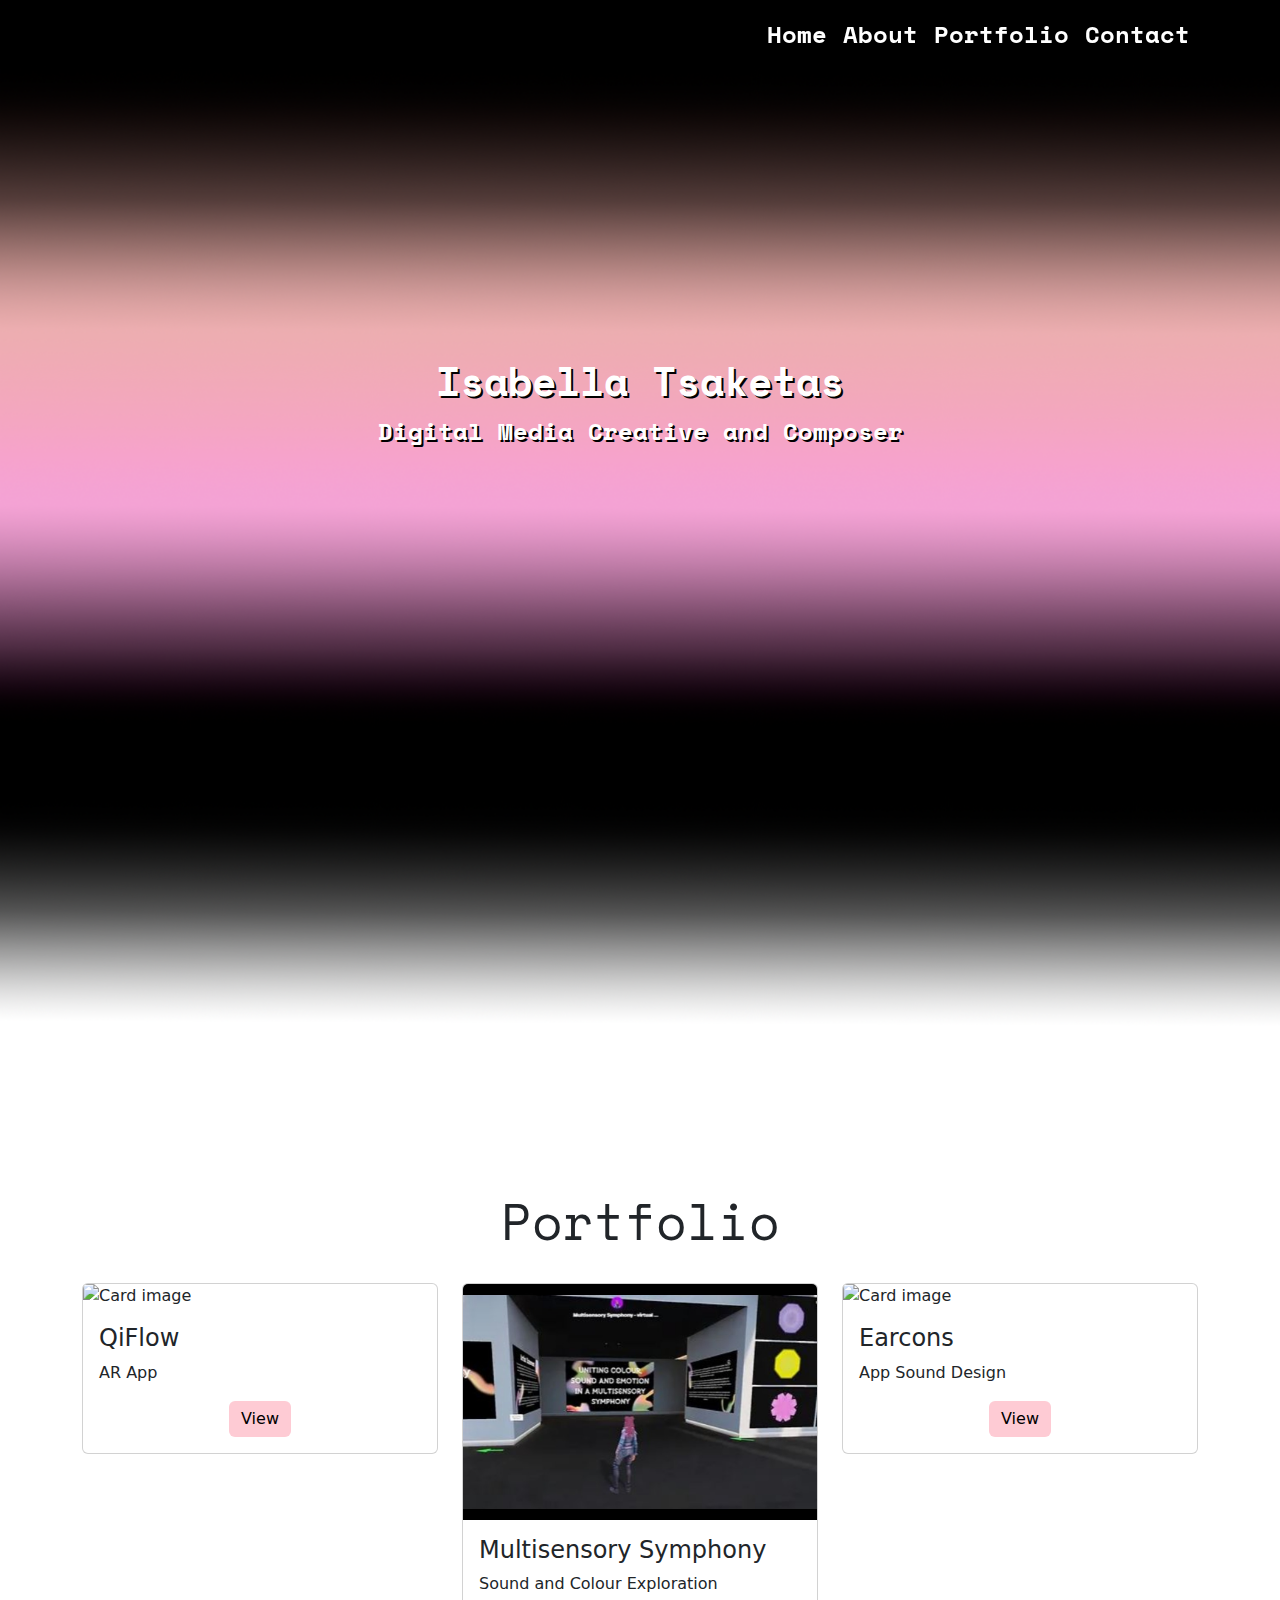
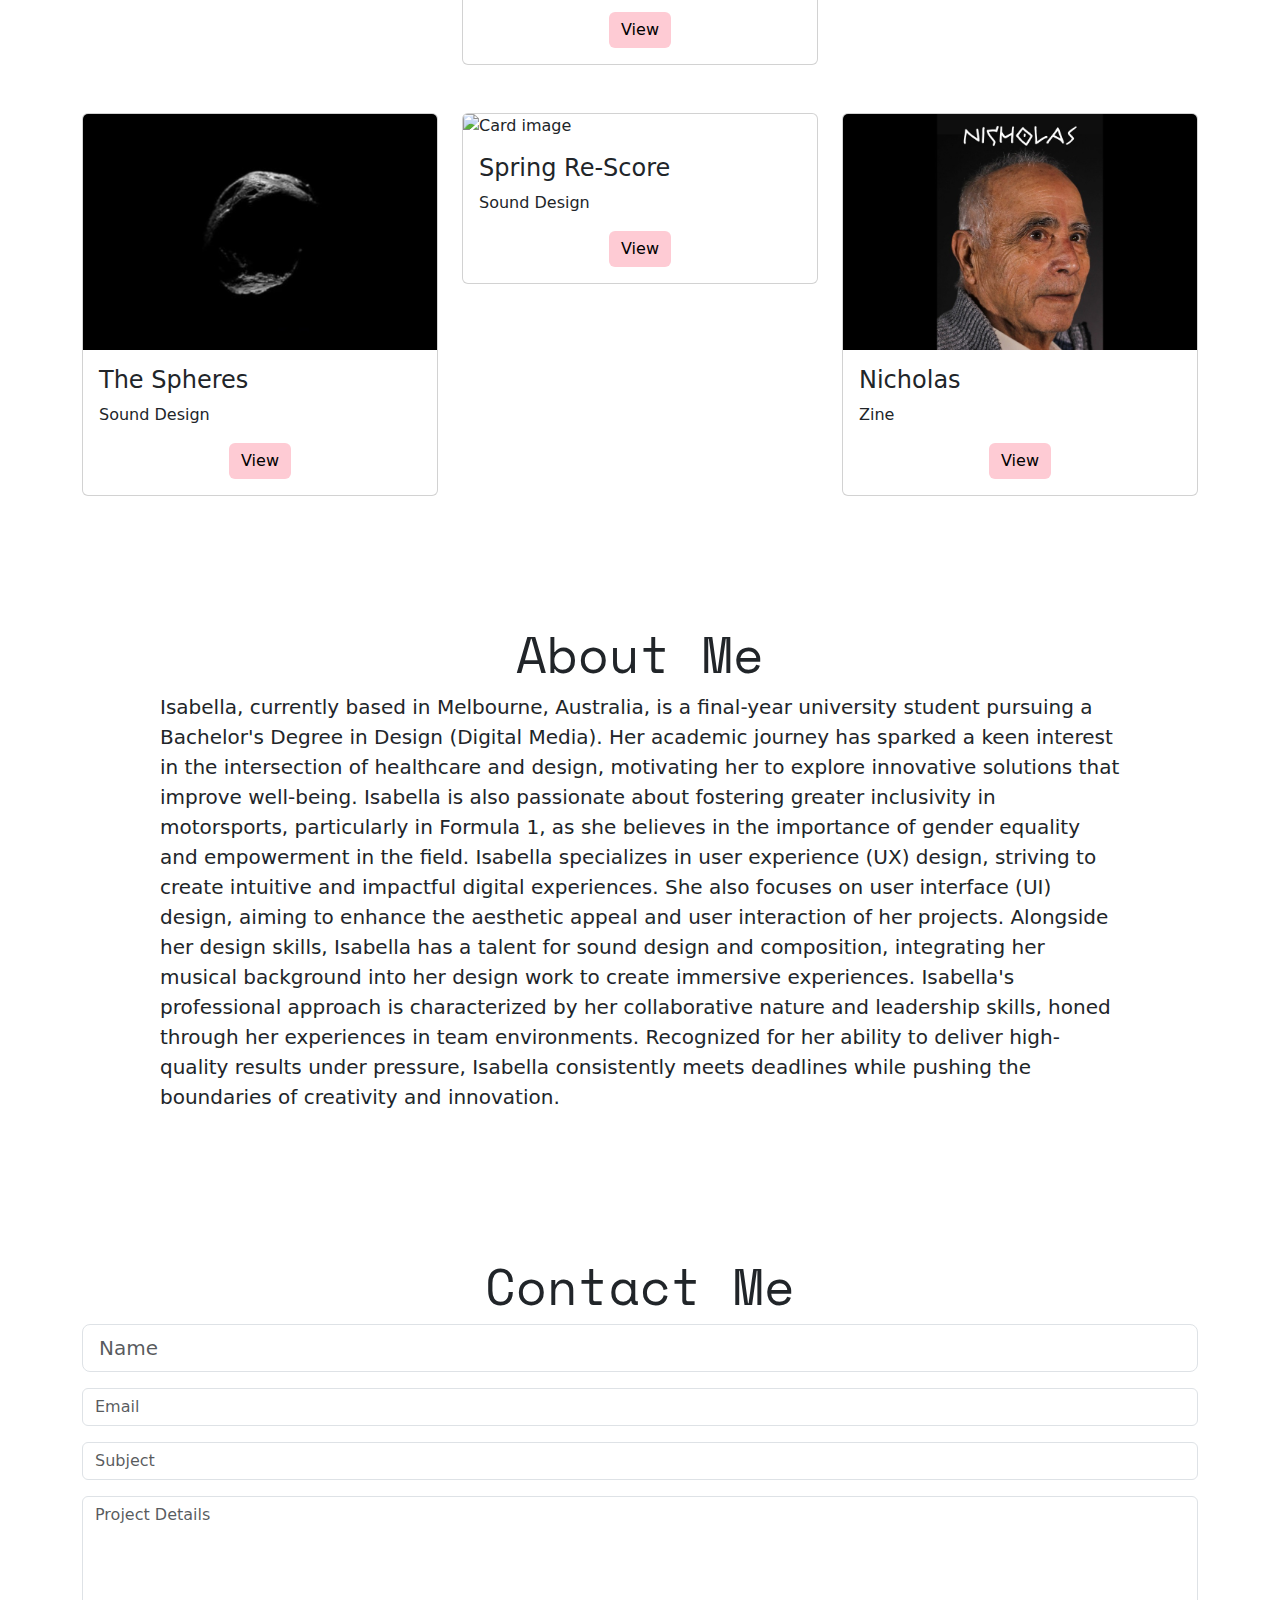
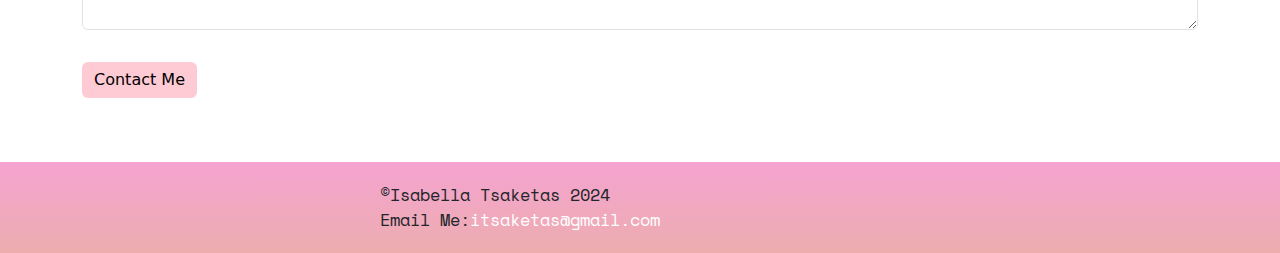
==== index.html @ 1ea58279 "Update index.html" ====
<!DOCTYPE html>
<html lang="en">
<head>
  <title>Isabella Tsaketas Portfolio</title>
  <link rel="icon" type="image/x-icon" href="/images/android-chrome-192x192.png">
  <meta charset="utf-8">
  <meta name="viewport" content="width=device-width, initial-scale=1">
  <link rel="stylesheet" href="style.css">
  <link rel="stylesheet" href="bubble.css">
  <link rel="preconnect" href="https://fonts.googleapis.com">
<link rel="preconnect" href="https://fonts.gstatic.com" crossorigin>
<link href="https://fonts.googleapis.com/css2?family=Space+Mono:ital,wght@0,400;0,700;1,400;1,700&display=swap" rel="stylesheet">
  <!-- bootstrap CDN -->
  <link href="https://cdn.jsdelivr.net/npm/bootstrap@5.1.3/dist/css/bootstrap.min.css" rel="stylesheet">
  <script src="https://cdn.jsdelivr.net/npm/bootstrap@5.1.3/dist/js/bootstrap.bundle.min.js"></script>
  <!-- font awesome -->
  <script src="https://kit.fontawesome.com/31149d48b0.js" crossorigin="anonymous"></script>
  <style>
    .btn-success {
    background-color: #fecbd4;; 
    color: rgb(0, 0, 0);
    border: none;
}
.btn-success:hover {
    background-color: #83ecff; 
    color: rgb(0, 0, 0);
}
.btn-success:active {
    background-color: #96ffed; 
    color: white;
}
body {
    background-color: #ffffff; /* Replace with your desired color */
}
h1{
    font-size: 50px;
}
    hero-title{
      font-size: 3.5rem;
    }
  </style>
</head>

<body>
    <nav class="navbar navbar-expand-lg fixed-top navbarScroll">
        <div class="container">
         <!--<a class="navbar-brand" href="index.html">
            <img src="images/bellalogo.gif" alt="Isabella Tsaketas" class="brand-gif">
          </a> --> 
          <button class="navbar-toggler custom-toggler" type="button" data-bs-toggle="collapse" data-bs-target="#navbarSupportedContent" aria-controls="navbarSupportedContent" aria-expanded="false" aria-label="Toggle navigation">
            <svg viewBox="0 0 100 80" width="40" height="40">
                <rect width="100" height="15" rx="10" fill="white"></rect>
                <rect y="30" width="100" height="15" rx="10" fill="white"></rect>
                <rect y="60" width="100" height="15" rx="10" fill="white"></rect>
              </svg>
          </button>
          <div class="collapse navbar-collapse" id="navbarSupportedContent">
            <ul class="navbar-nav ms-auto">
              <li class="nav-item">
                <a class="nav-link" href="index.html#home">Home</a>
              </li>
              <li class="nav-item">
                <a class="nav-link" href="index.html#about">About</a>
              </li>
              <li class="nav-item">
                <a class="nav-link" href="index.html#portfolio">Portfolio</a>
              </li>
              <li class="nav-item">
                <a class="nav-link" href="index.html#contact">Contact</a>
              </li>
            </ul>
          </div>
        </div>
      </nav>

<section class="bgimage" id="home" style="height:127vh; background: url('images/heroimage9.png'); background-size:cover; position:relative;">
  <div class="container-fluid">
      <div class="row">
      <div class="col-lg-12 col-md-12 col-sm-12 col-xs-12 hero-text">
          <h2 class="hero_title">Isabella Tsaketas</h2>
          <p class="hero_desc">Digital Media Creative and Composer</p>
      </div>
      </div>
  </div>
</section>





<!-- portfolio section-->
<section id="portfolio">
  <div class="container mt-3">
      <h1 class="text-center">Portfolio</h1>
      <div class="row">
          <div class="col-lg-4 mt-4">
              <div class="card">
                  <img class="card-img-top" src="images/portfolioimage1.png" alt="Card image" style="width:100%">
                  <div class="card-body">
                      <h4 class="card-title">QiFlow</h4>
                      <p class="card-text">AR App</p>
                      <div class="text-center">
                          <a href="qiflow.html" class="btn btn-success">View</a>
                      </div>
                  </div>
              </div>
          </div>

          <div class="col-lg-4 mt-4">
            <div class="card portfolioContent">
                <img class="card-img-top" src="images/portfolioImage6.JPG" alt="Card image" style="width:100%">
                <div class="card-body">
                    <h4 class="card-title">Multisensory Symphony</h4>
                    <p class="card-text">Sound and Colour Exploration</p>
                    <div class="text-center">
                        <a href="colour.html" class="btn btn-success">View</a>
                    </div>
                </div>
            </div>
        </div>

          <div class="col-lg-4 mt-4">
              <div class="card portfolioContent">
                  <img class="card-img-top" src="images/portfolioImage3.jpg" alt="Card image" style="width:100%">
                  <div class="card-body">
                      <h4 class="card-title">Earcons</h4>
                      <p class="card-text">App Sound Design</p>
                      <div class="text-center">
                          <a href="earcons.html" class="btn btn-success">View</a>
                      </div>
                  </div>
              </div>
          </div>
      </div>
      <br>
      <div class="row">
          <div class="col-lg-4 mt-4">
              <div class="card portfolioContent">
                  <img class="card-img-top" src="images/portfolioImage4.jpg" alt="Card image" style="width:100%">
                  <div class="card-body">
                      <h4 class="card-title">The Spheres</h4>
                      <p class="card-text">Sound Design</p>
                      <div class="text-center">
                          <a href="spheres.html" class="btn btn-success">View</a>
                      </div>
                  </div>
              </div>
          </div>

          <div class="col-lg-4 mt-4">
              <div class="card portfolioContent">
                  <img class="card-img-top" src="images/portfolioImage5.jpg" alt="Card image" style="width:100%">
                  <div class="card-body">
                      <h4 class="card-title">Spring Re-Score</h4>
                      <p class="card-text">Sound Design</p>
                      <div class="text-center">
                          <a href="spring.html" class="btn btn-success">View</a>
                      </div>
                  </div>
              </div>
          </div>

          <div class="col-lg-4 mt-4">
            <div class="card portfolioContent">
                <img class="card-img-top" src="images/portfolioImage2.jpg" alt="Card image" style="width:100%">
                <div class="card-body">
                    <h4 class="card-title">Nicholas</h4>
                    <p class="card-text">Zine</p>
                    <div class="text-center">
                        <a href="nicholas.html" class="btn btn-success">View</a>
                    </div>
                </div>
            </div>
        </div>
    </div>

</div>
  

<!-- about section-->
<section id="about"> 
              <div class="col-lg-8">
                <h1 class="text-center">About Me</h1>
                  <p> Isabella, currently based in Melbourne, Australia, is a final-year university student pursuing a Bachelor's Degree in Design (Digital Media). Her academic journey has sparked a keen interest in the intersection of healthcare and design, motivating her to explore innovative solutions that improve well-being. Isabella is also passionate about fostering greater inclusivity in motorsports, particularly in Formula 1, as she believes in the importance of gender equality and empowerment in the field.

                    Isabella specializes in user experience (UX) design, striving to create intuitive and impactful digital experiences. She also focuses on user interface (UI) design, aiming to enhance the aesthetic appeal and user interaction of her projects. Alongside her design skills, Isabella has a talent for sound design and composition, integrating her musical background into her design work to create immersive experiences. 
                    
                    Isabella's professional approach is characterized by her collaborative nature and leadership skills, honed through her experiences in team environments. Recognized for her ability to deliver high-quality results under pressure, Isabella consistently meets deadlines while pushing the boundaries of creativity and innovation.
                  </p>
              </div>
          </div>
    </section>


<!-- contact section-->
<section id="contact">
  <div class="container mt-3 contactContent">
      <h1 class="text-center">Contact Me</h1>
        <!-- form fields -->
        <form>
            <input type="text" class="form-control form-control-lg" placeholder="Name">
            <input type="email" class="form-control mt-3" placeholder="Email">
            <input type="text" class="form-control mt-3" placeholder="Subject">
            <div class="mb-3 mt-3">
                <textarea class="form-control" rows="5" id="comment" name="text" placeholder="Project Details"></textarea>
            </div>
        </form>
        <button type="button" class="btn btn-success mt-3">Contact Me</button>
        
    </div>

</div>
</div>
</section>

 <!-- footer section-->
 <footer id="footer">
    <div class="container-fluid d-flex justify-content-between align-items-center">
        <!-- Name and Email -->
        <div class="footer-info">
            <p>&#169;Isabella Tsaketas 2024</p>
            <p>Email Me:<a href="mailto:isabella@example.com">itsaketas@gmail.com</a></p>
        </div>
        <!-- Social media icons -->
        <div class="social-icons">
            <a href="https://www.instagram.com/isabellatsaketasdesign/" target="_blank"><i class="fab fa-instagram"></i></a>
            <a href="https://x.com/bellatsaketas" target="_blank"><i class="fab fa-twitter"></i></a>
            <a href="https://www.linkedin.com/in/isabella-tsaketas" target="_blank"><i class="fab fa-linkedin"></i></a>
        </div>
    </div>
  </footer>


    <!-- load javascript after loading all html content -->
    <script src="script/script.js"></script>
</body>
</html>
---- style.css ----
.body {
  background-color: #ffffff; /* Replace with your desired color */
}

h1 {
  font-family: "Space Mono", monospace;
  font-weight: 700;
  font-style: bold;
}

.bgimage {
  height: 100vh;
  background-size: cover;
  position: relative;
}

/*navbar*/
.navbar-nav .nav-link {
  color: rgb(255, 255, 255) !important;
  font-size: 1.5rem;
  font-weight: bold;
  font-family: "Space Mono", monospace;
  font-weight: 700;
  font-style: normal;
  text-shadow: 2px 2px #000000
}

.navbar-brand {
  position: fixed;
  top: 10px;
  left: 23rem !important;
}

.navbar-brand img {
  max-width: 100px !important;
  height: auto !important;
}

.navbarScroll .nav-link {
  color: #ffffff !important;
  transition: color 0.3s ease, background-colour 0.3s ease;
}

.navbarDark {
  background: linear-gradient(to bottom, #ecadaf, #f5a3d0) !important;
  transition: background 0.3s ease;
}

.navbarScroll .nav-link:hover {
  background-color: #f885c1;
  color: rgb(255, 255, 255);
  cursor: pointer; /* Changes the cursor to pointer */
}

.navbarScroll .nav-link:active {
  background-color: #83fbff;
  color: #ffffff !important;
}

.custom-toggler {
  border: none; /* Remove border */
  background-color: transparent; /* Set background to transparent */
  padding: 0; /* Remove padding */
  right: 10px;
}


/* Responsive styling for mobile */
@media (max-width: 768px) {
  .navbar-brand {
    position: relative;
    right: 10px !important; 
  }
}

/* text css above hero image*/
.hero_title {
  font-size: 2.5rem;
  font-weight: bold;
  text-shadow: 2px 2px #000000
}
.hero_desc {
  font-size: 1.5rem;
  font-weight: bold;
  text-shadow: 2px 2px #000000
}

@media (max-width: 420px) {
.hero_title {
  font-size: 2rem;
}
}
@media (min-width: 421px) and (max-width: 750px)  {
  .hero_title {
    font-size: 3rem;
  }
}

@media (max-width: 420px) {
  .hero_desc {
    font-size: 1rem;
}
}

@media (min-width: 421px) and (max-width: 750px) {
  .hero_desc {
    font-size: 1.5rem;
  }
}


.hero-text {
  font-family: "Space Mono", monospace;
  font-weight: 700;
  font-style: normal;
  text-align: center;
  position: absolute;
  top: 36%;
  left: 50%;
  transform: translate(-50%, -50%);
  color: rgb(255, 255, 255);
}

/* about section image css */
.imageAboutPage {
  width: 100%;
}

/* display background color black on navbar scroll */
.navbarScroll.navbarDark {
  background-color: #000000;
}

.col-lg-8 p {
  font-size: 20px;
}
.col-lg-8 {
  width: 100% !important;
  padding-left: 24rem;
  padding-right: 24rem;
}

@media (max-width: 500px) {
  .col-lg-8 {
    padding-left: 2rem;
    padding-right: 2rem;
}
}

@media (max-width: 500px) {
  .col-lg-8 p {
   font-size: 16px;
}
}

@media (min-width: 501px) and (max-width: 1000px) {
  .col-lg-8 {
    padding-left: 3rem;
    padding-right: 3rem;
}
}

@media  (min-width: 501px) and (max-width: 1000px) {
  .col-lg-8 p {
   font-size: 22px;
}
}

@media (min-width: 1001px) and (max-width: 1700px) {
  .col-lg-8 {
    padding-left: 10rem;
    padding-right: 10rem;
}
}




/* spacing on all sections */
#about,
#services,
#contact {
  margin-top: 4rem;
  padding-top: 4rem;
}
#portfolio{
  padding-top: 2rem;
}
#contact {
  padding-bottom: 4rem;
}

.carousel{
  padding-bottom: 50px;
}
.carousel-item img {
  width: 100%;
  height: 100%;
  object-fit: cover;
}
.carousel-item {
  border: 1px solid #ccc;
  border-radius: 5px;
  padding: 10px;
}

.carousel-itemqi img {
  width: 50%;
  height: 50%;
  object-fit: cover;
}
.carousel-itemqi {
  border: 1px solid #ccc;
  border-radius: 5px;
  padding: 10px;
}


.bio-text {
  margin: 20px 0;
  text-align: center;
  font-size: 14px;
  font-family: "Space Mono", monospace;
  font-weight: 400;
  font-style: normal;
}

.carousel-control-prev,
.carousel-control-next {
  filter: invert(1); /* Invert the color of the arrow */
}

.virtual_gallery {
padding: 120px;
}

.virtual_gallery h1 {
  text-align: center;
}

.video-container {
  max-width: 800px; /* Set a maximum width for the video */
  margin: 0 auto; /* Center the video horizontally */
  text-align: center; /* Center the video horizontally within the container */
}
.video-container iframe {
  width: 100%; /* Make the video fill the container width */
  height: 400px; /* Set a fixed height for the video */
}


#footer {
  background: linear-gradient(to bottom, #f5a3d0, #ecadaf);
  padding: 20px 0;
  text-align: center;
}

#footer .social-icons a {
  color: white;
  font-size: 1.5rem;
  margin: 0 15px;
  transition: color 0.3s ease;
}

#footer .social-icons a:hover {
  color: #85ddf8; /* Change color on hover */
}

#footer .container-fluid {
  display: flex;
  justify-content: space-between;
  align-items: center;
}

#footer .footer-info {
  text-align: left;
  padding-left: 23rem;
}

#footer .footer-info p {
  margin: 0;
  font-family: "Space Mono", monospace;
  font-size: 17px;
}

#footer .footer-info a {
  color: white;
  text-decoration: none;
  transition: color 0.3s ease;
}

#footer .footer-info a:hover {
  color: #024c7e; /* Change color on hover */
}

#footer .social-icons {
  display: flex;
  gap: 15px;
  padding-right: 23rem;
}

#footer .social-icons a {
  color: white;
  font-size: 2rem;
  transition: color 0.3s ease;
}


@media (max-width: 768px) {
  #footer .container-fluid {
    flex-direction: column; /* Stack items vertically on smaller screens */
    align-items: center; /* Center align the items */
  }

  #footer .footer-info {
    padding-left: 0; /* Remove padding on smaller screens */
    text-align: center; /* Center align text */
    margin-bottom: 10px; /* Add some space below the footer info */
  }

  #footer .social-icons {
    padding-right: 0; /* Remove padding on smaller screens */
  }
}
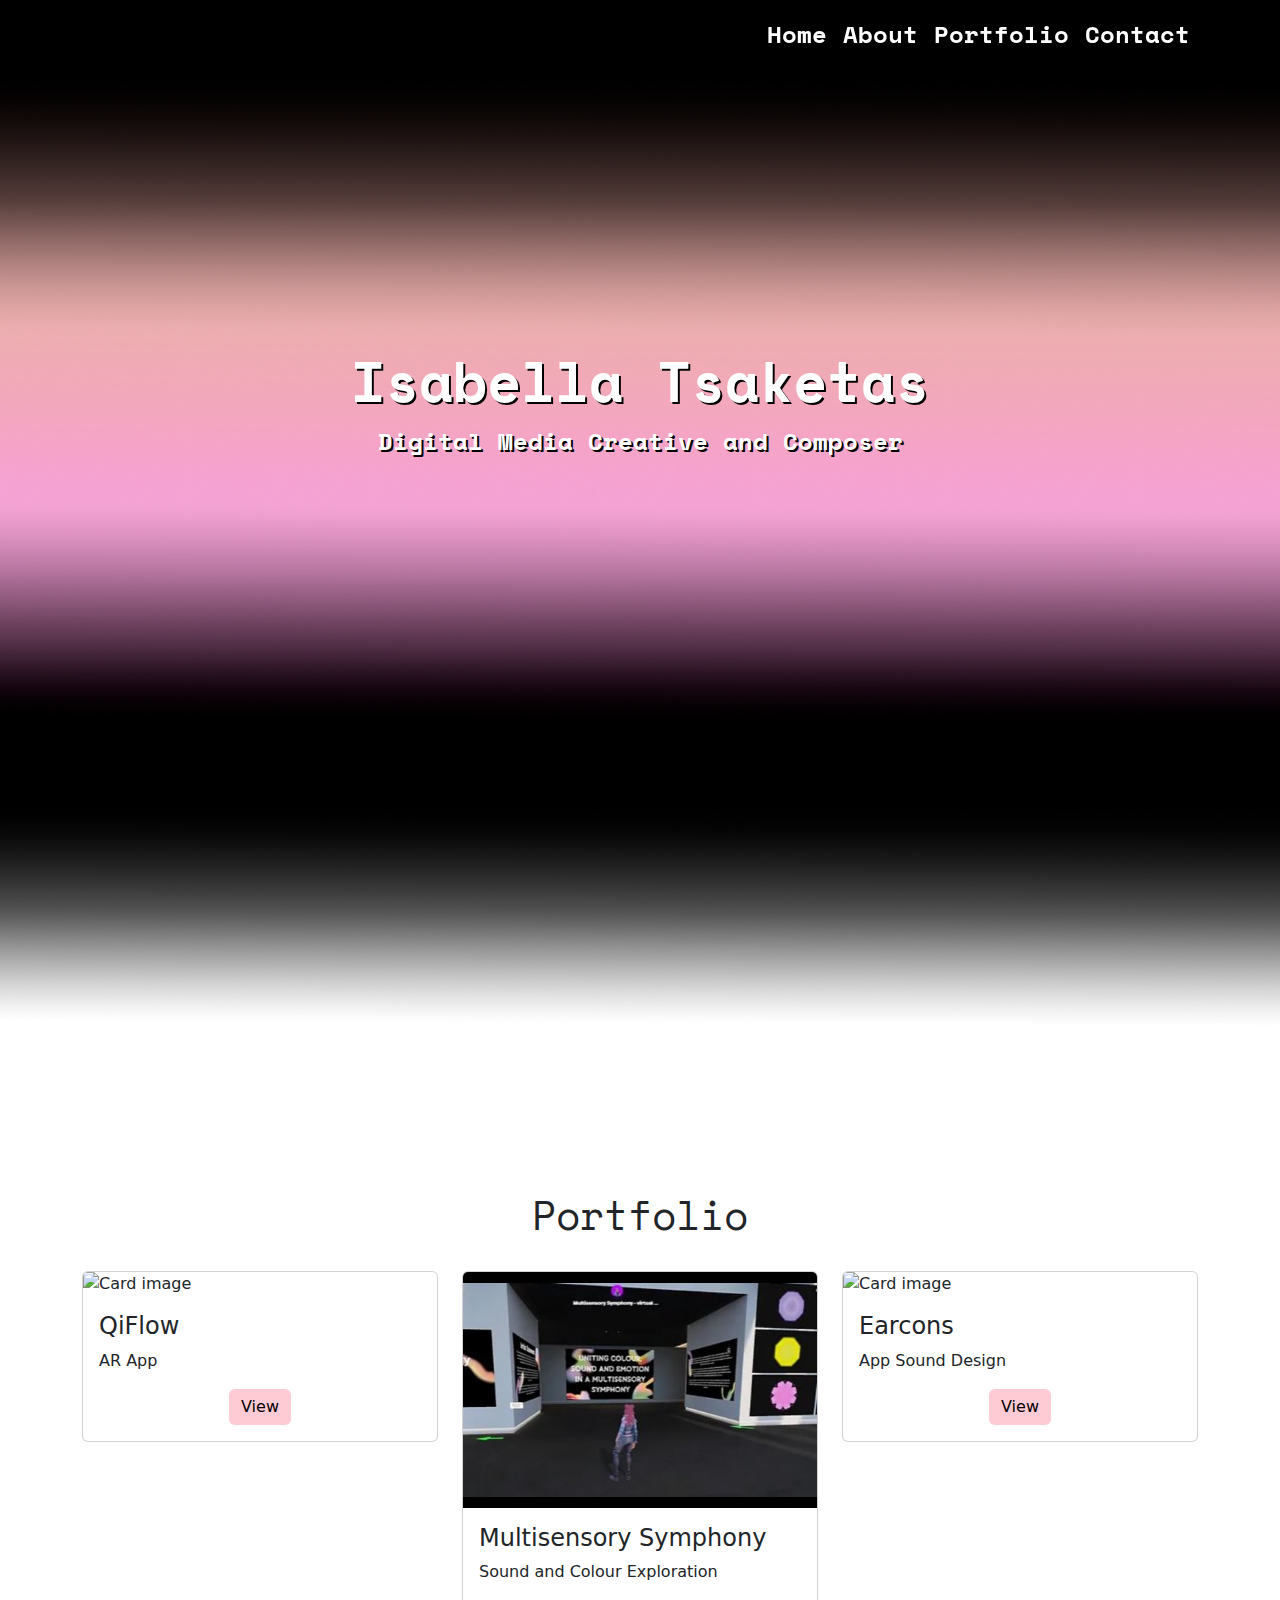
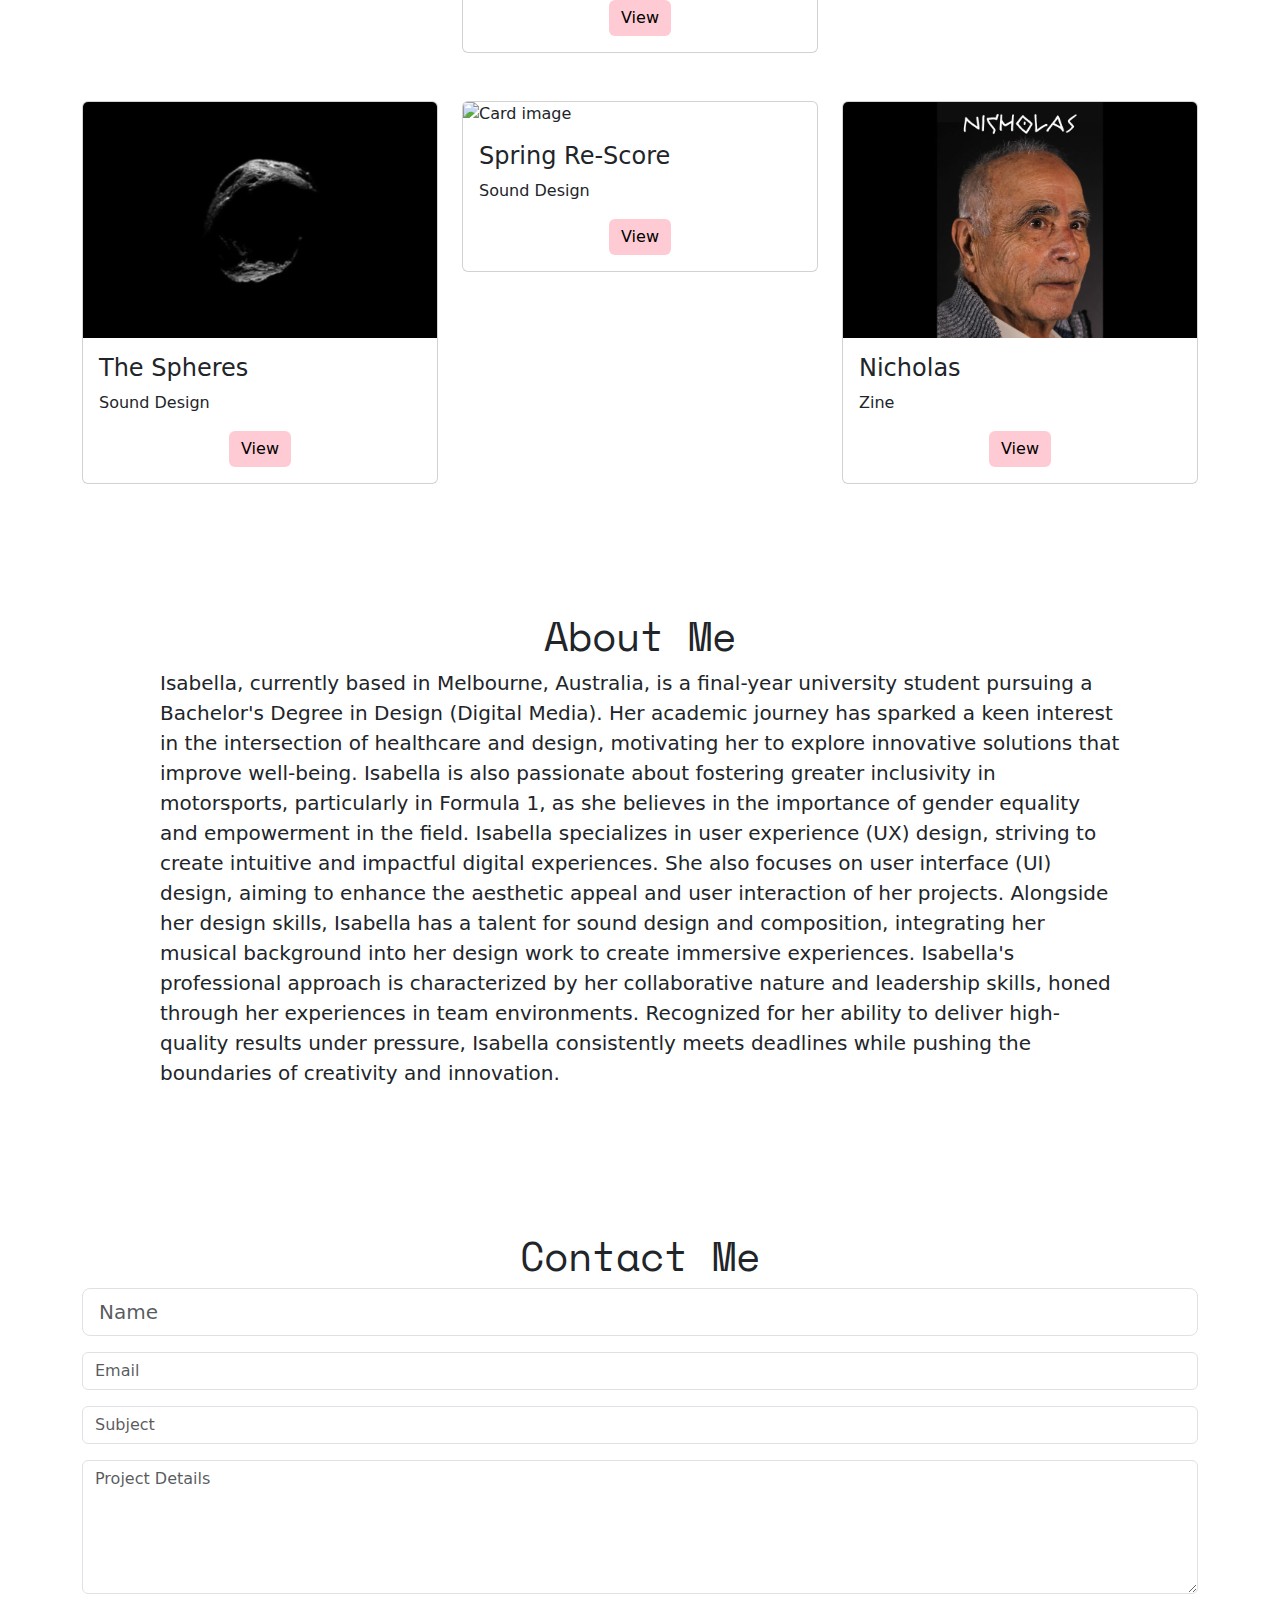
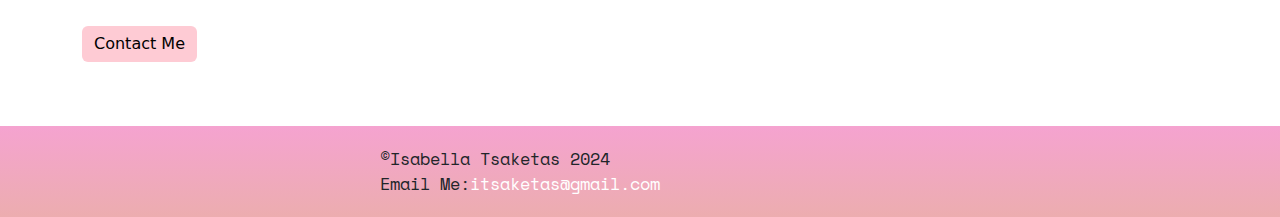
==== commit 62b9f117: "Update index.html" ====
--- a/index.html
+++ b/index.html
@@ -33,11 +33,14 @@
     background-color: #ffffff; /* Replace with your desired color */
 }
 h1{
-    font-size: 50px;
-}
-    hero-title{
-      font-size: 3.5rem;
-    }
+    font-size: 40px;
+}
+.hero_title{
+    font-size: 3.5rem;
+}
+.hero-text{
+    top: 36%;
+}
   </style>
 </head>
 
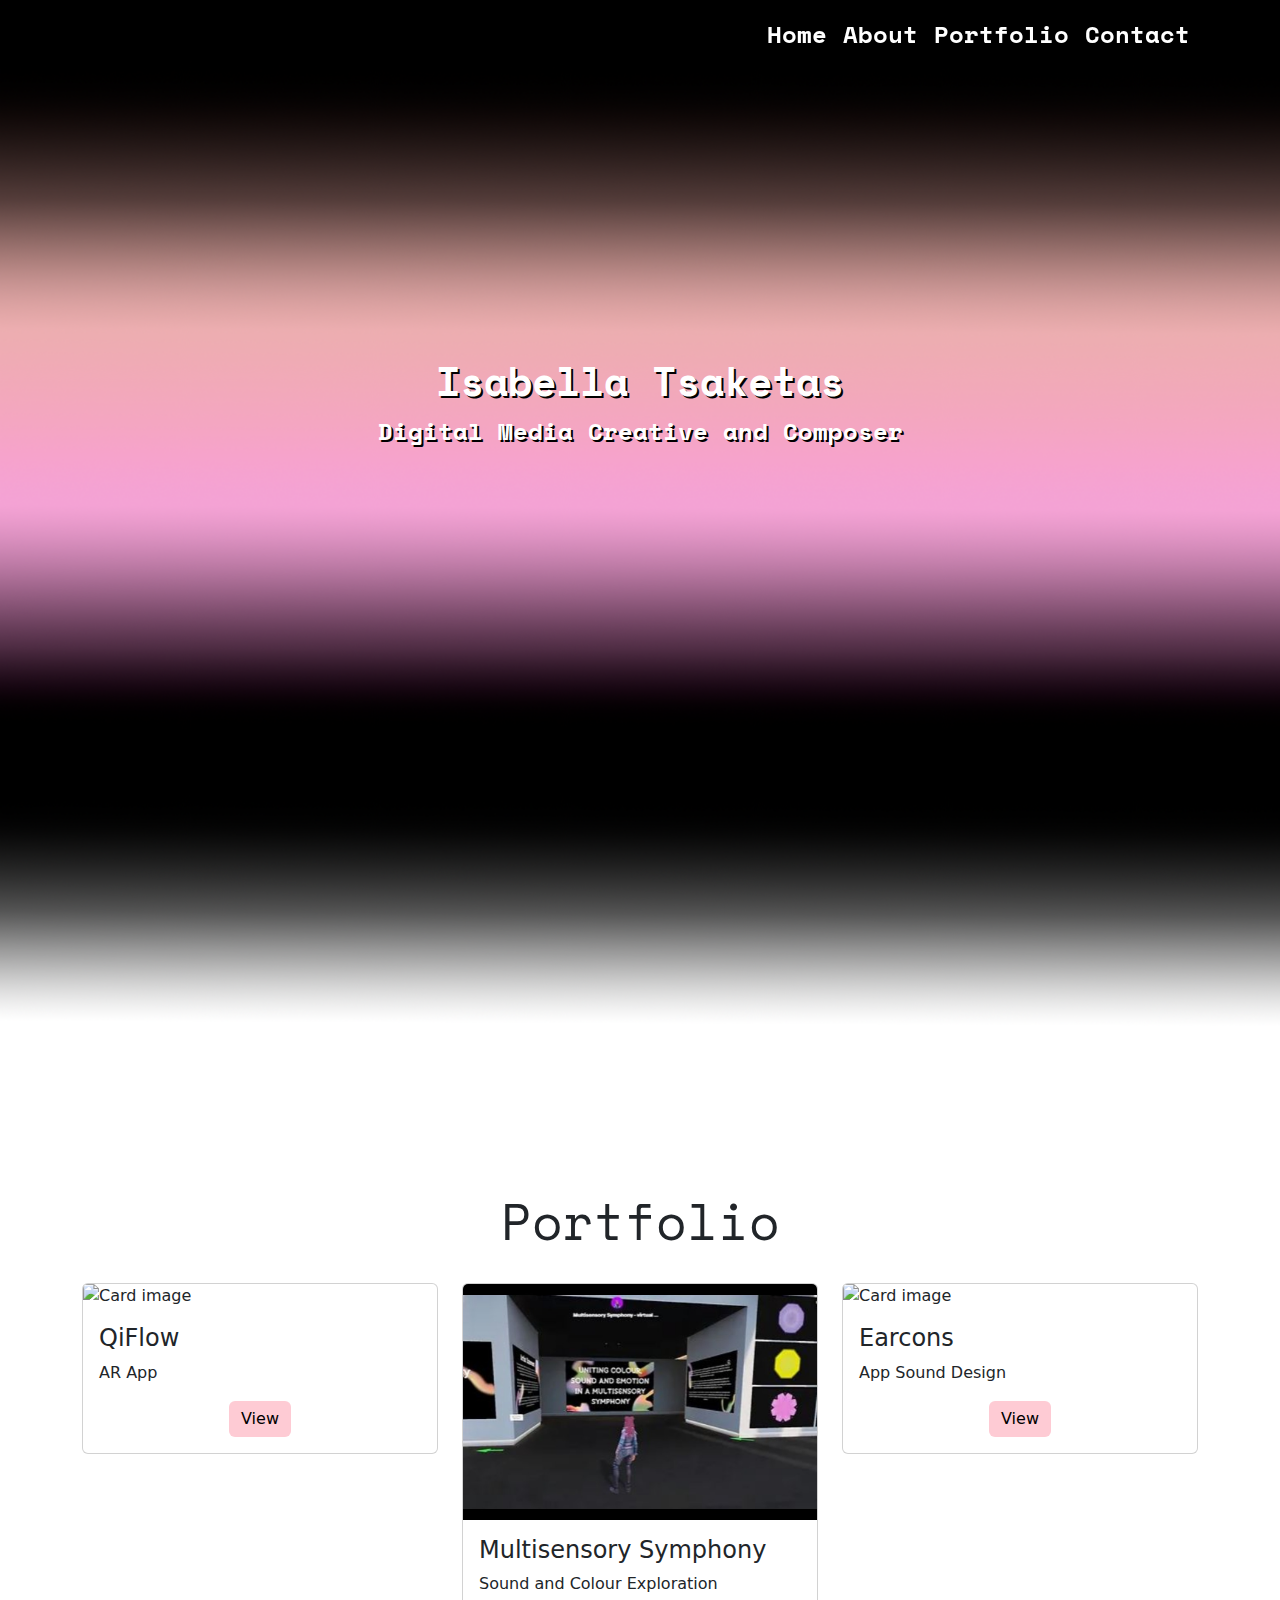
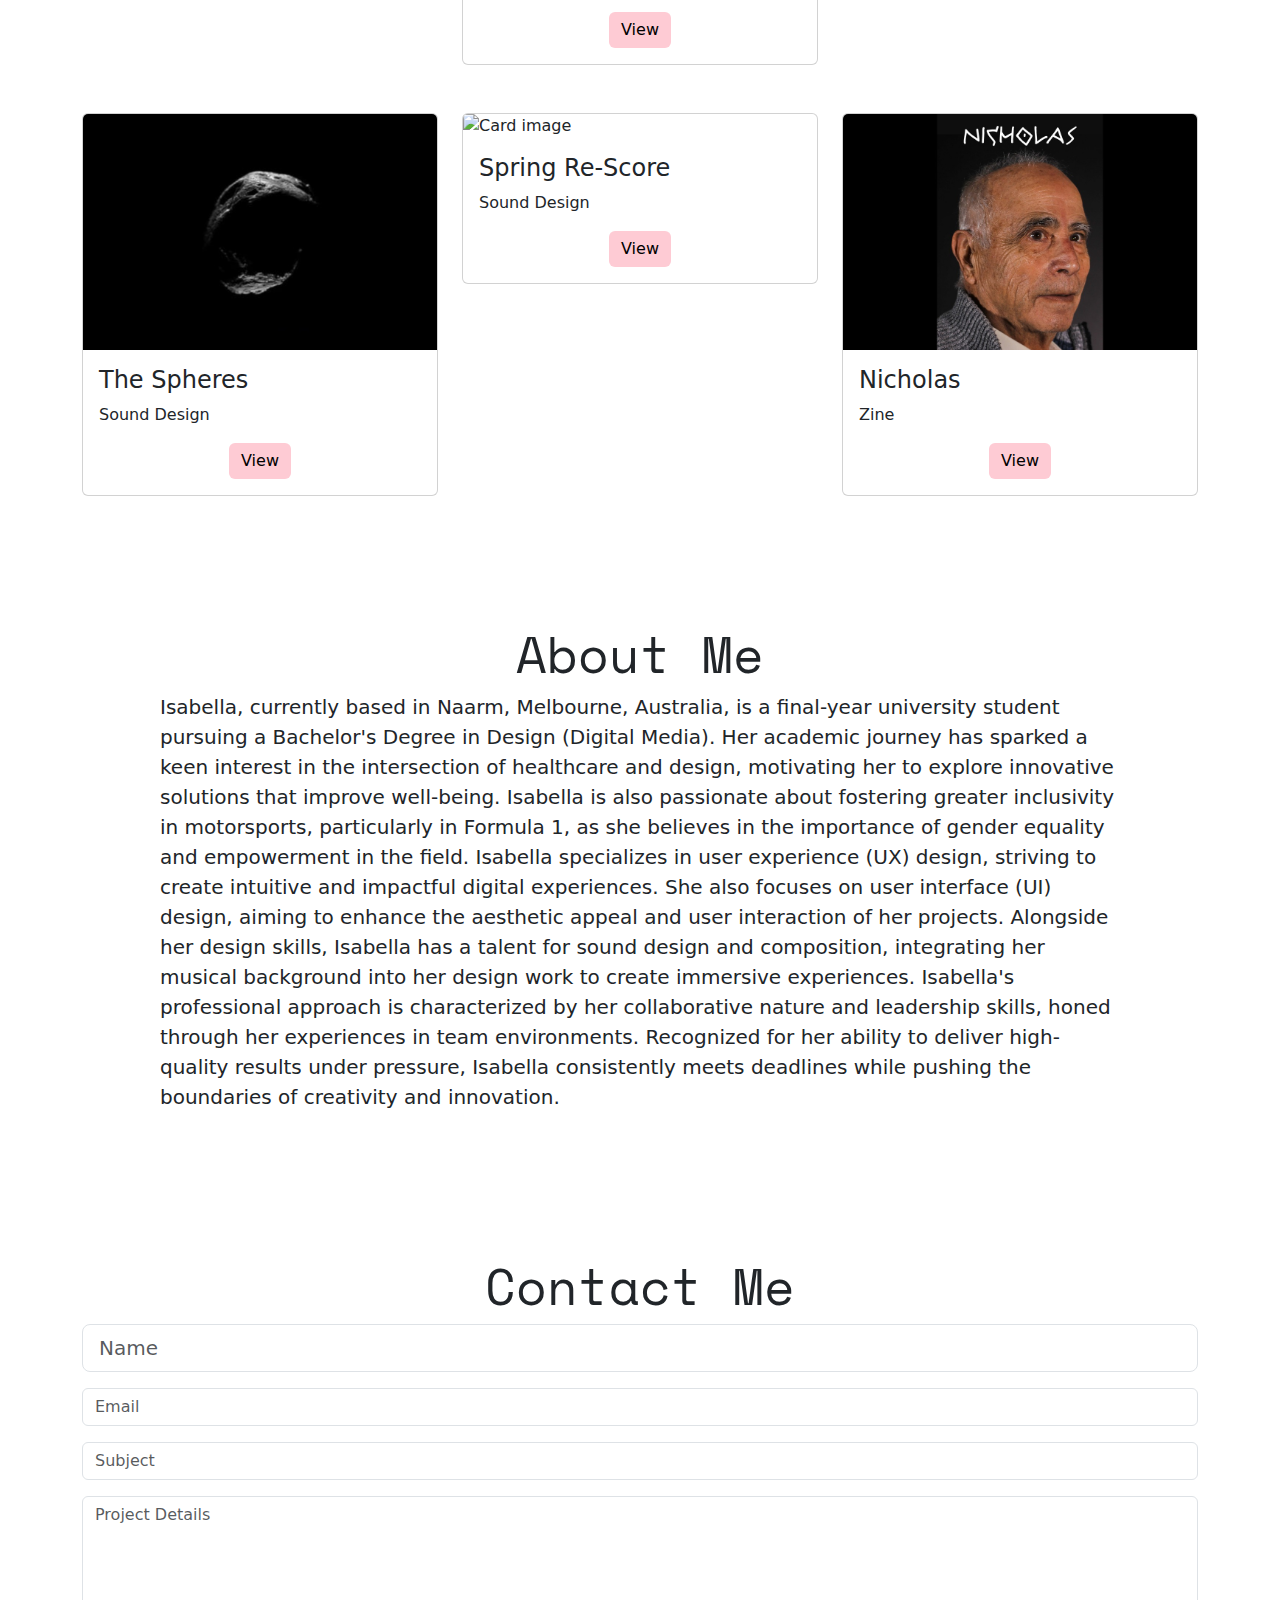
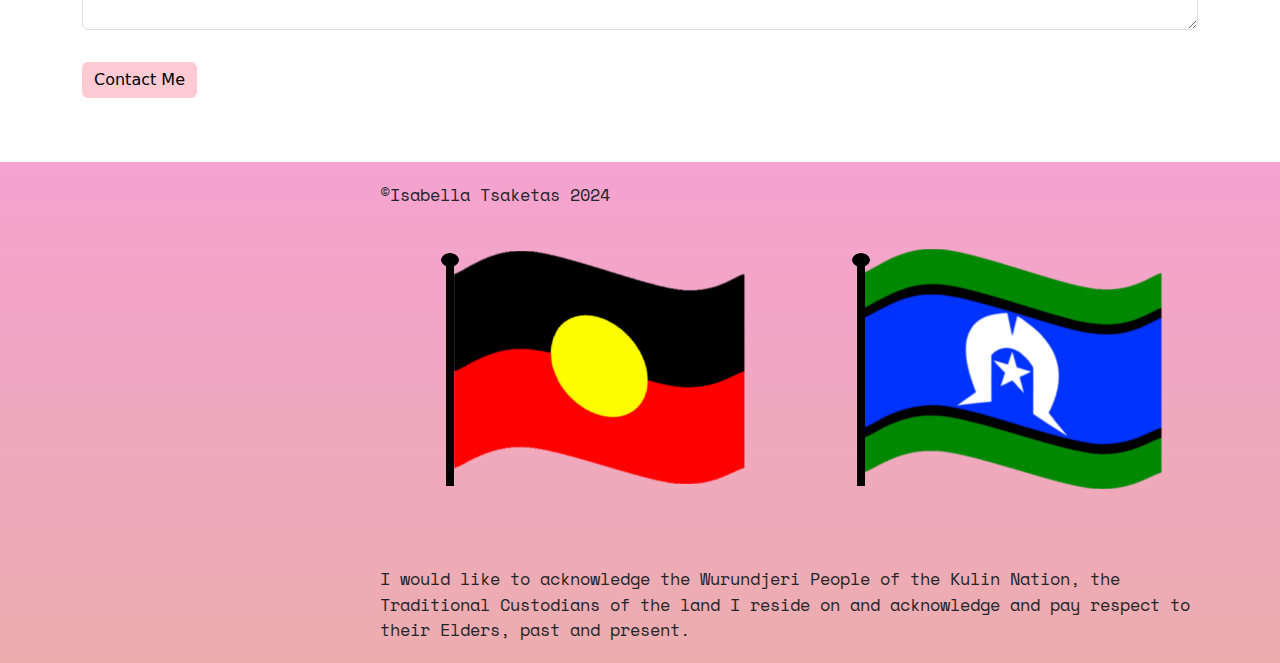
==== commit 005846a6: "Update index.html" ====
--- a/index.html
+++ b/index.html
@@ -33,13 +33,7 @@
     background-color: #ffffff; /* Replace with your desired color */
 }
 h1{
-    font-size: 40px;
-}
-.hero_title{
-    font-size: 3.5rem;
-}
-.hero-text{
-    top: 36%;
+    font-size: 50px;
 }
   </style>
 </head>
@@ -184,7 +178,7 @@
 <section id="about"> 
               <div class="col-lg-8">
                 <h1 class="text-center">About Me</h1>
-                  <p> Isabella, currently based in Melbourne, Australia, is a final-year university student pursuing a Bachelor's Degree in Design (Digital Media). Her academic journey has sparked a keen interest in the intersection of healthcare and design, motivating her to explore innovative solutions that improve well-being. Isabella is also passionate about fostering greater inclusivity in motorsports, particularly in Formula 1, as she believes in the importance of gender equality and empowerment in the field.
+                  <p> Isabella, currently based in Naarm, Melbourne, Australia, is a final-year university student pursuing a Bachelor's Degree in Design (Digital Media). Her academic journey has sparked a keen interest in the intersection of healthcare and design, motivating her to explore innovative solutions that improve well-being. Isabella is also passionate about fostering greater inclusivity in motorsports, particularly in Formula 1, as she believes in the importance of gender equality and empowerment in the field.
 
                     Isabella specializes in user experience (UX) design, striving to create intuitive and impactful digital experiences. She also focuses on user interface (UI) design, aiming to enhance the aesthetic appeal and user interaction of her projects. Alongside her design skills, Isabella has a talent for sound design and composition, integrating her musical background into her design work to create immersive experiences. 
                     
@@ -219,17 +213,20 @@
  <!-- footer section-->
  <footer id="footer">
     <div class="container-fluid d-flex justify-content-between align-items-center">
-        <!-- Name and Email -->
-        <div class="footer-info">
-            <p>&#169;Isabella Tsaketas 2024</p>
-            <p>Email Me:<a href="mailto:isabella@example.com">itsaketas@gmail.com</a></p>
-        </div>
-        <!-- Social media icons -->
-        <div class="social-icons">
-            <a href="https://www.instagram.com/isabellatsaketasdesign/" target="_blank"><i class="fab fa-instagram"></i></a>
-            <a href="https://x.com/bellatsaketas" target="_blank"><i class="fab fa-twitter"></i></a>
-            <a href="https://www.linkedin.com/in/isabella-tsaketas" target="_blank"><i class="fab fa-linkedin"></i></a>
-        </div>
+      <!-- Name and Email -->
+      <div class="footer-info">
+        <p>&#169;Isabella Tsaketas 2024</p>
+        <p class="acknowledgment">
+          <img src="images/flags.png" alt="Image" class="acknowledgment-image">
+          I would like to acknowledge the Wurundjeri People of the Kulin Nation, the Traditional Custodians of the land I reside on and acknowledge and pay respect to their Elders, past and present.
+        </p>
+      </div>
+      <!-- Social media icons -->
+      <div class="social-icons">
+        <a href="https://www.instagram.com/isabellatsaketasdesign/" target="_blank"><i class="fab fa-instagram"></i></a>
+        <a href="https://www.youtube.com/channel/UCSbC2hTcALsA9e9-NflNwyQ" target="_blank"><i class="fab fa-youtube"></i></a>
+        <a href="https://www.linkedin.com/in/isabella-tsaketas" target="_blank"><i class="fab fa-linkedin"></i></a>
+      </div>
     </div>
   </footer>
 
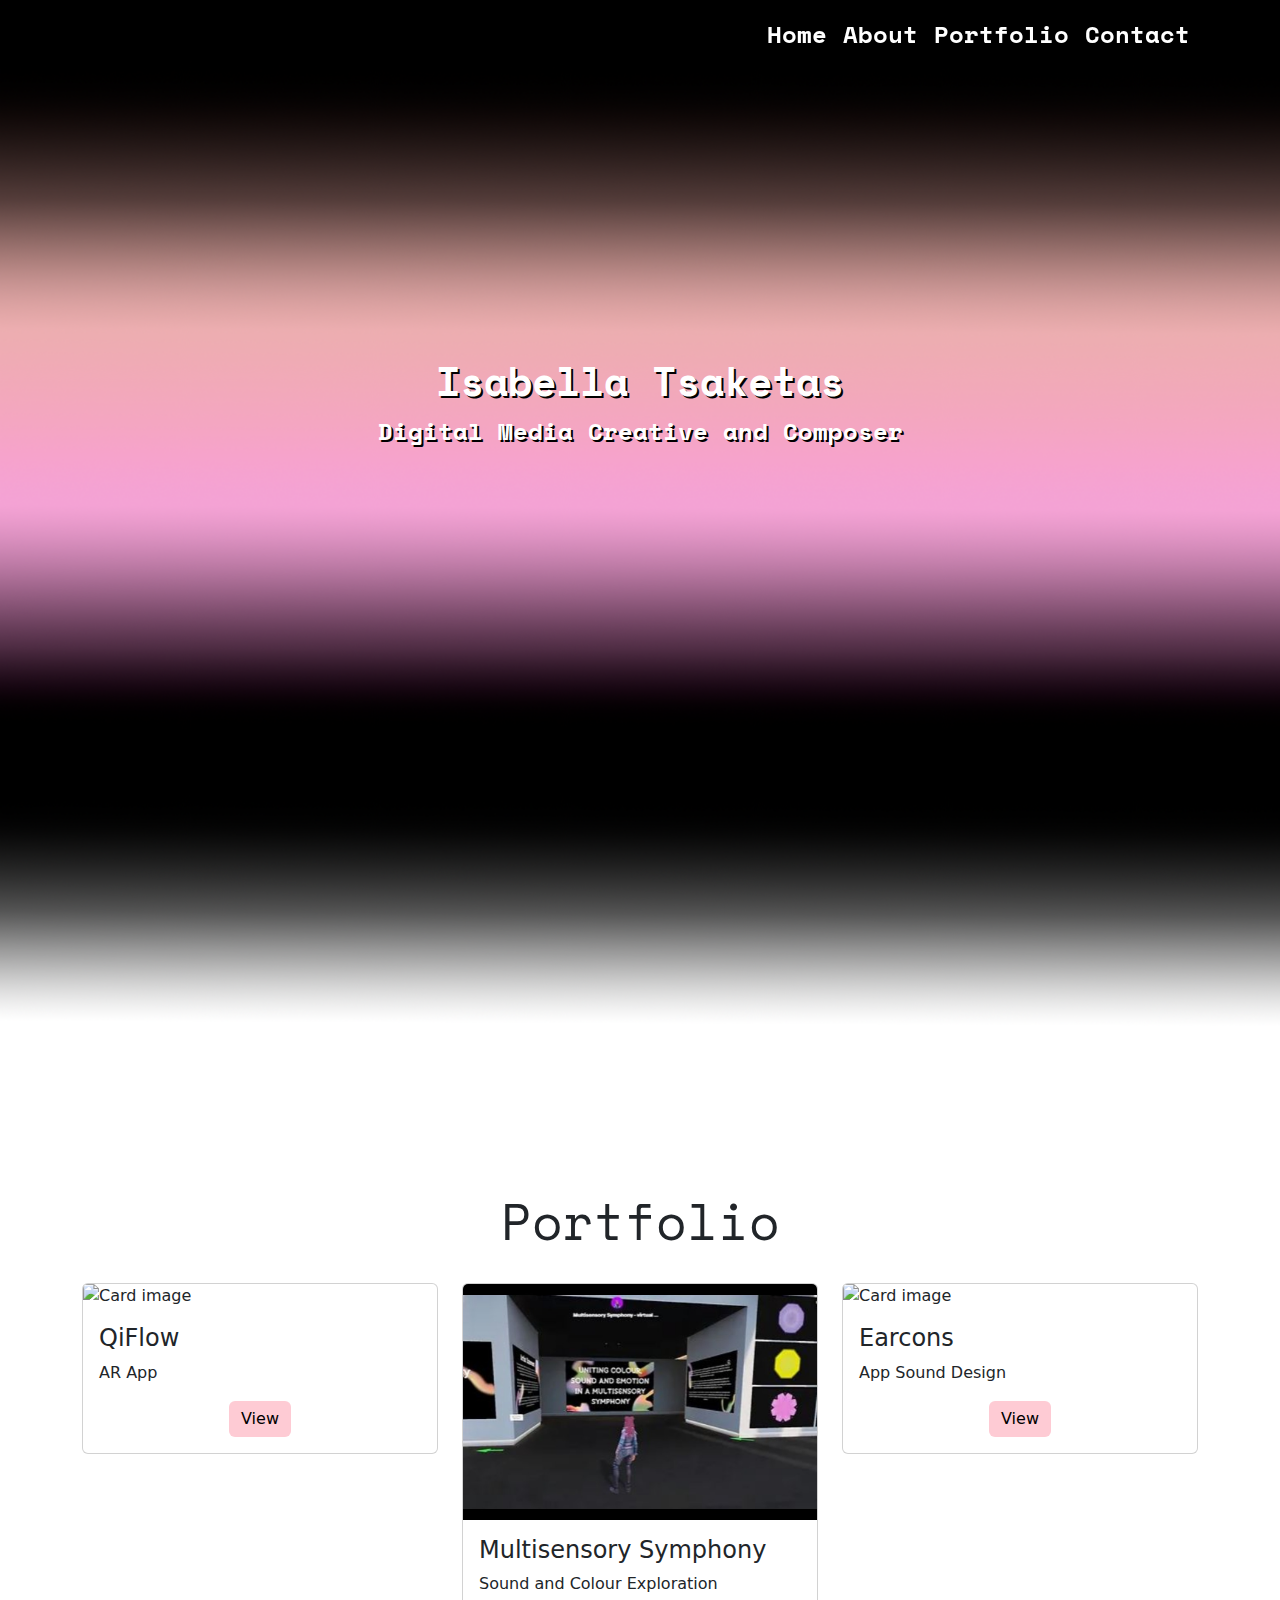
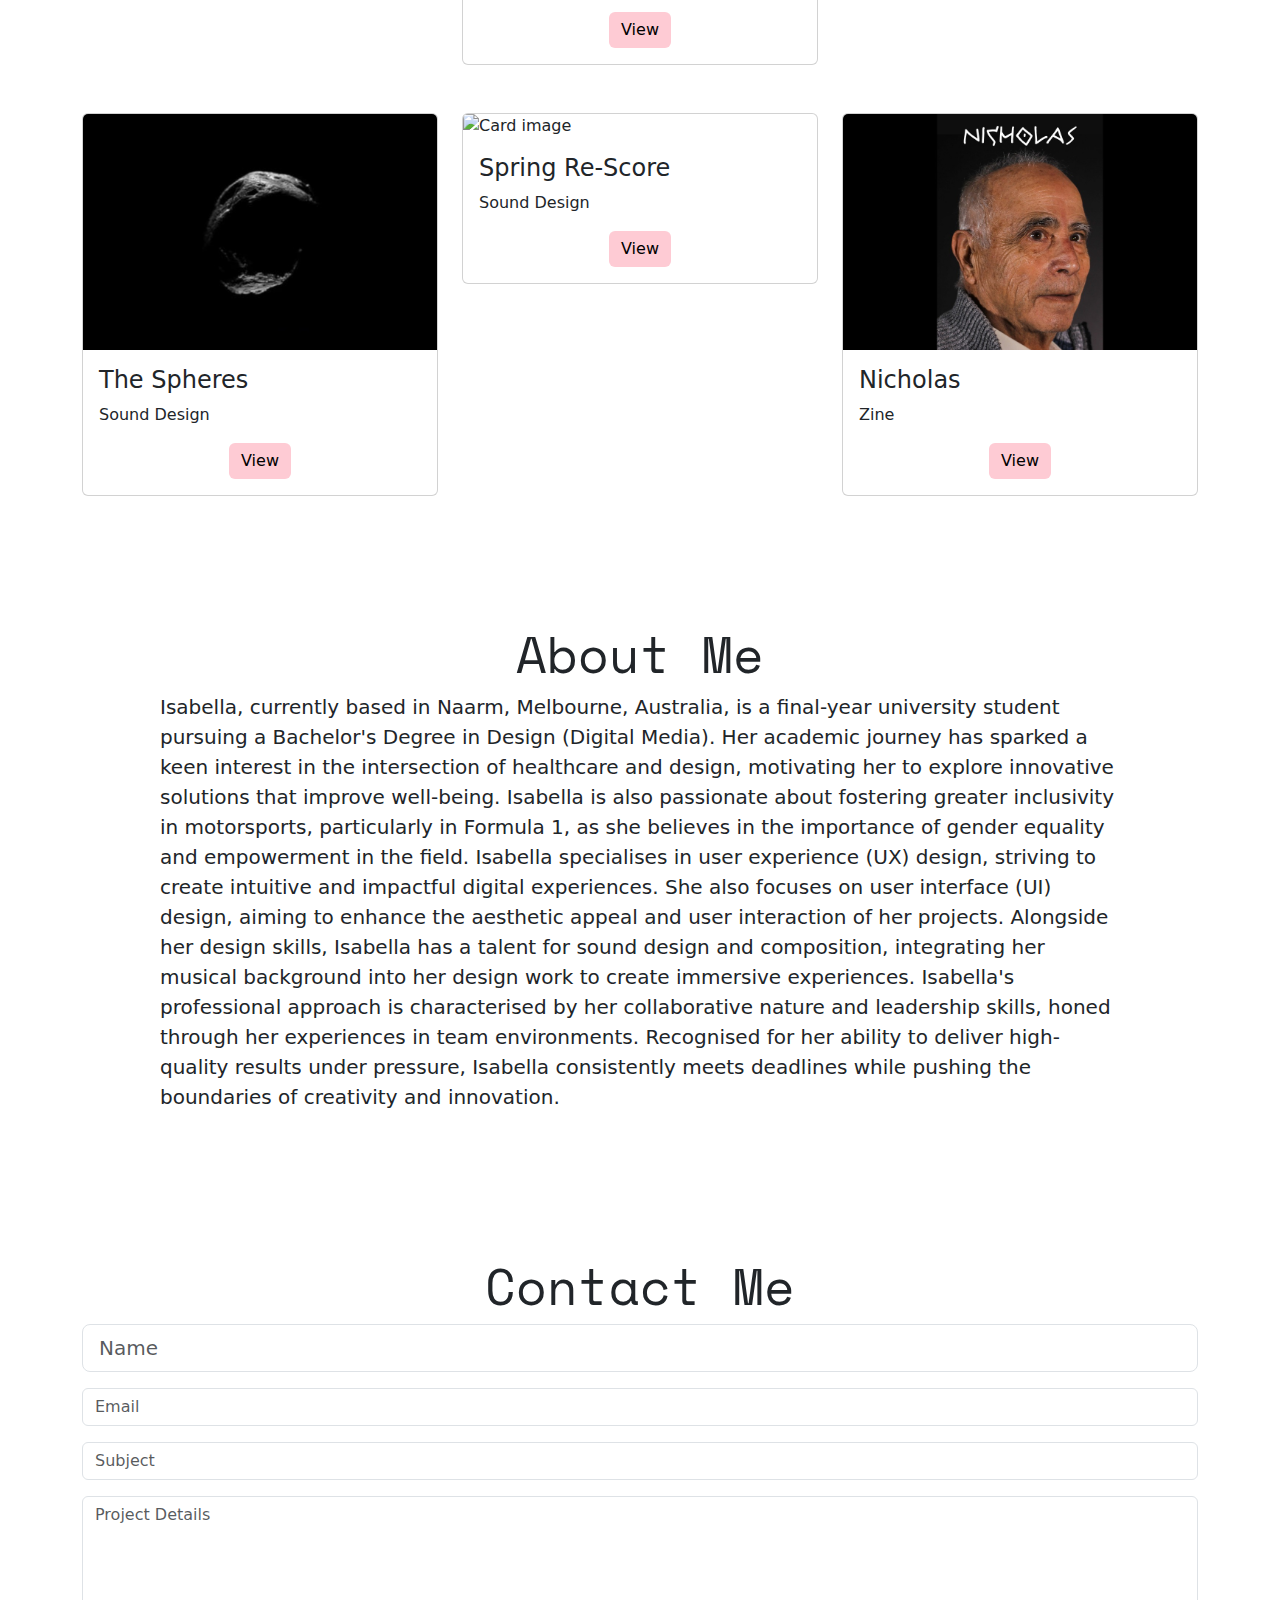
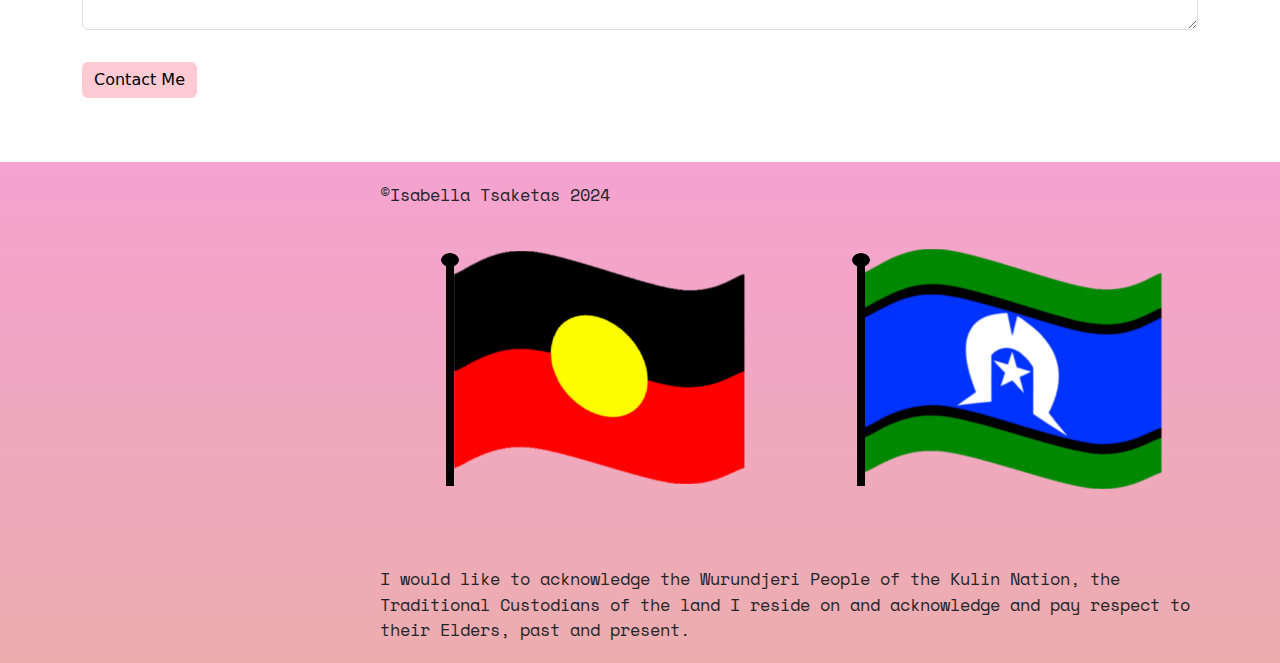
==== commit 2138bb71: "Update index.html" ====
--- a/index.html
+++ b/index.html
@@ -180,9 +180,9 @@
                 <h1 class="text-center">About Me</h1>
                   <p> Isabella, currently based in Naarm, Melbourne, Australia, is a final-year university student pursuing a Bachelor's Degree in Design (Digital Media). Her academic journey has sparked a keen interest in the intersection of healthcare and design, motivating her to explore innovative solutions that improve well-being. Isabella is also passionate about fostering greater inclusivity in motorsports, particularly in Formula 1, as she believes in the importance of gender equality and empowerment in the field.
 
-                    Isabella specializes in user experience (UX) design, striving to create intuitive and impactful digital experiences. She also focuses on user interface (UI) design, aiming to enhance the aesthetic appeal and user interaction of her projects. Alongside her design skills, Isabella has a talent for sound design and composition, integrating her musical background into her design work to create immersive experiences. 
+                    Isabella specialises in user experience (UX) design, striving to create intuitive and impactful digital experiences. She also focuses on user interface (UI) design, aiming to enhance the aesthetic appeal and user interaction of her projects. Alongside her design skills, Isabella has a talent for sound design and composition, integrating her musical background into her design work to create immersive experiences. 
                     
-                    Isabella's professional approach is characterized by her collaborative nature and leadership skills, honed through her experiences in team environments. Recognized for her ability to deliver high-quality results under pressure, Isabella consistently meets deadlines while pushing the boundaries of creativity and innovation.
+                    Isabella's professional approach is characterised by her collaborative nature and leadership skills, honed through her experiences in team environments. Recognised for her ability to deliver high-quality results under pressure, Isabella consistently meets deadlines while pushing the boundaries of creativity and innovation.
                   </p>
               </div>
           </div>
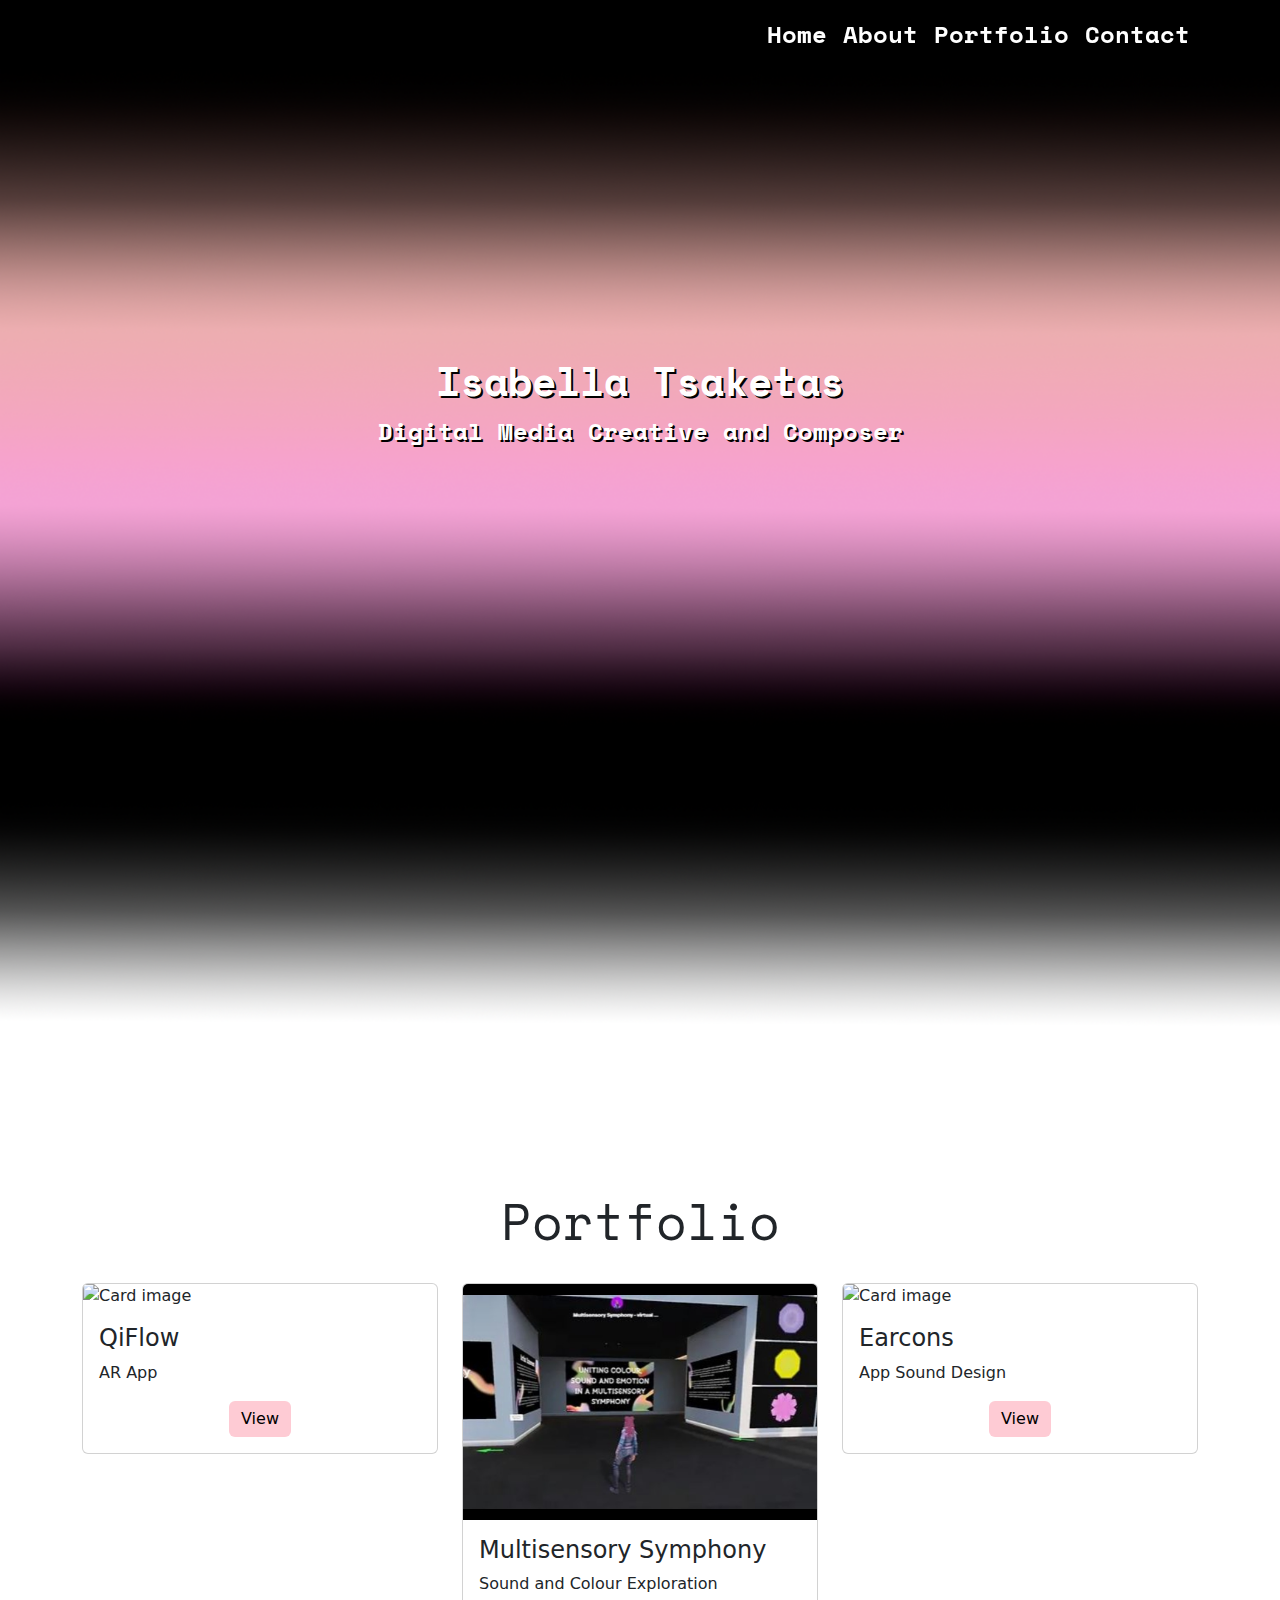
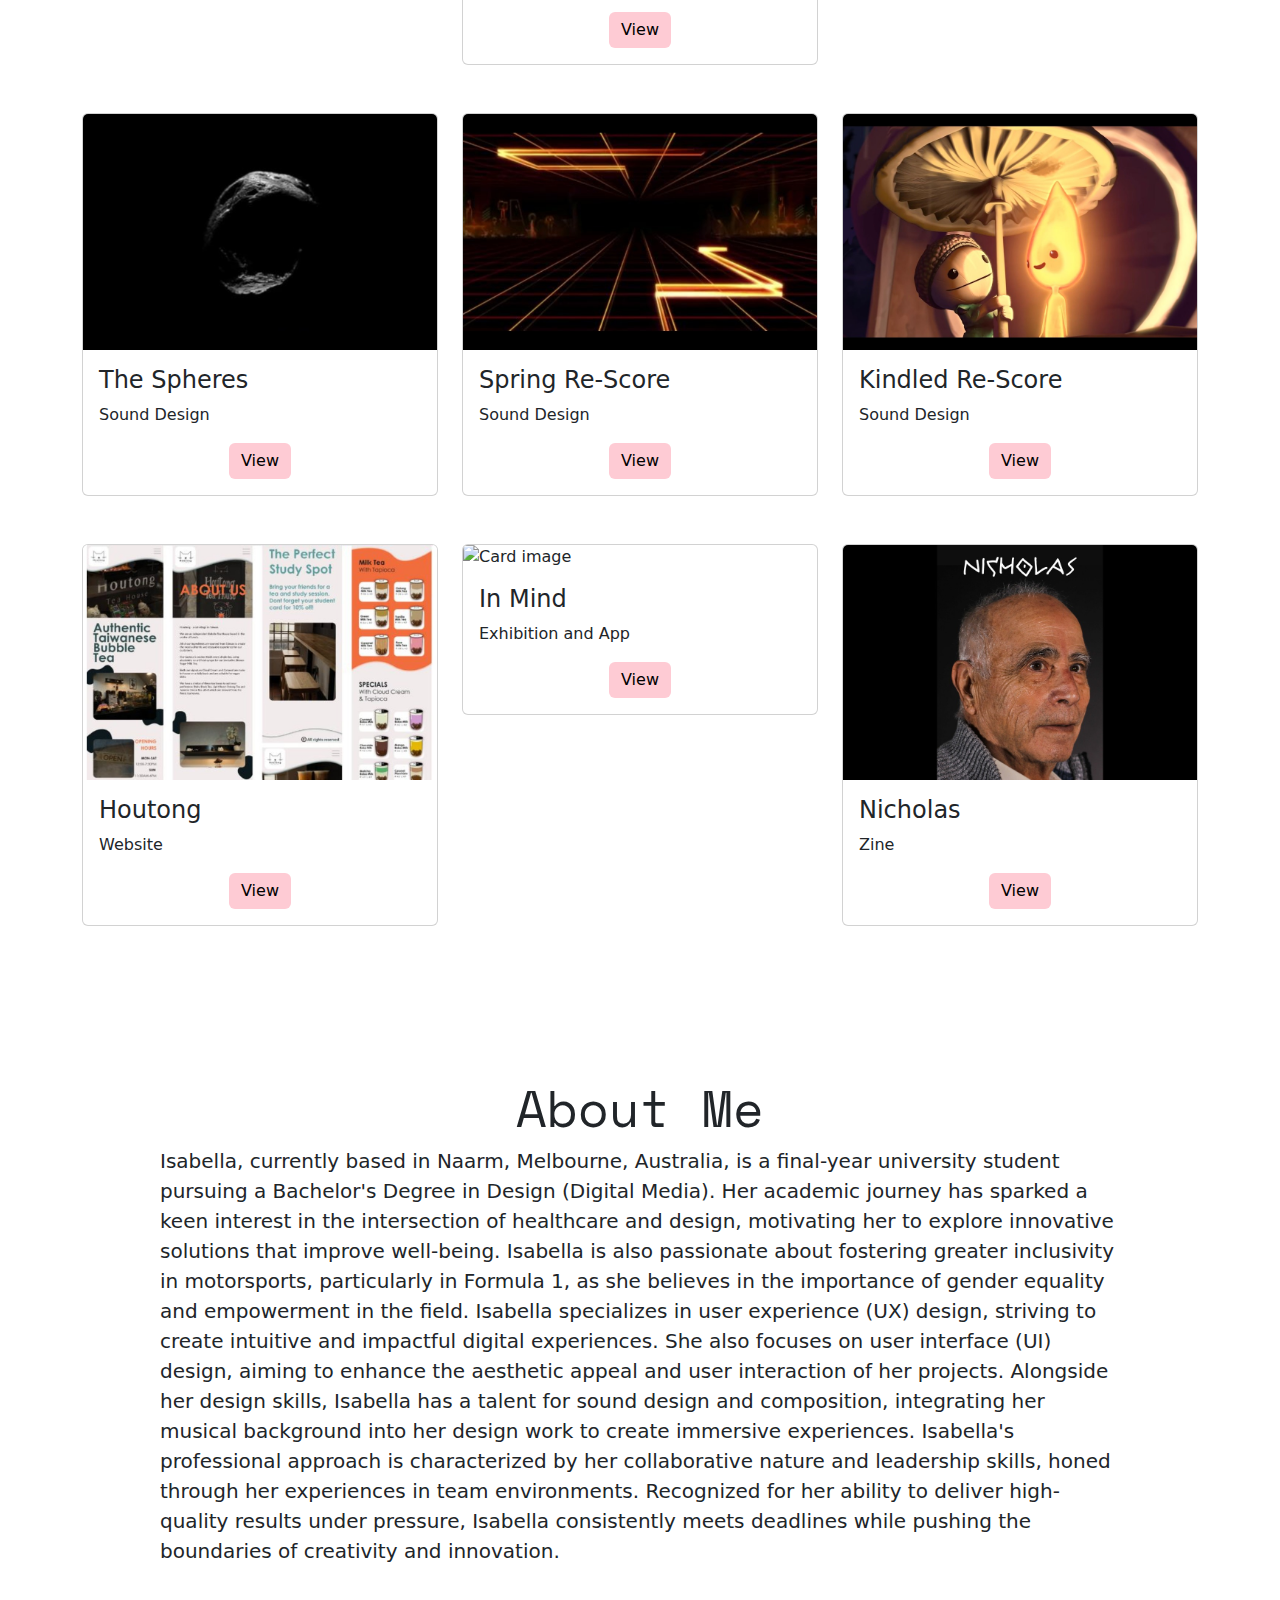
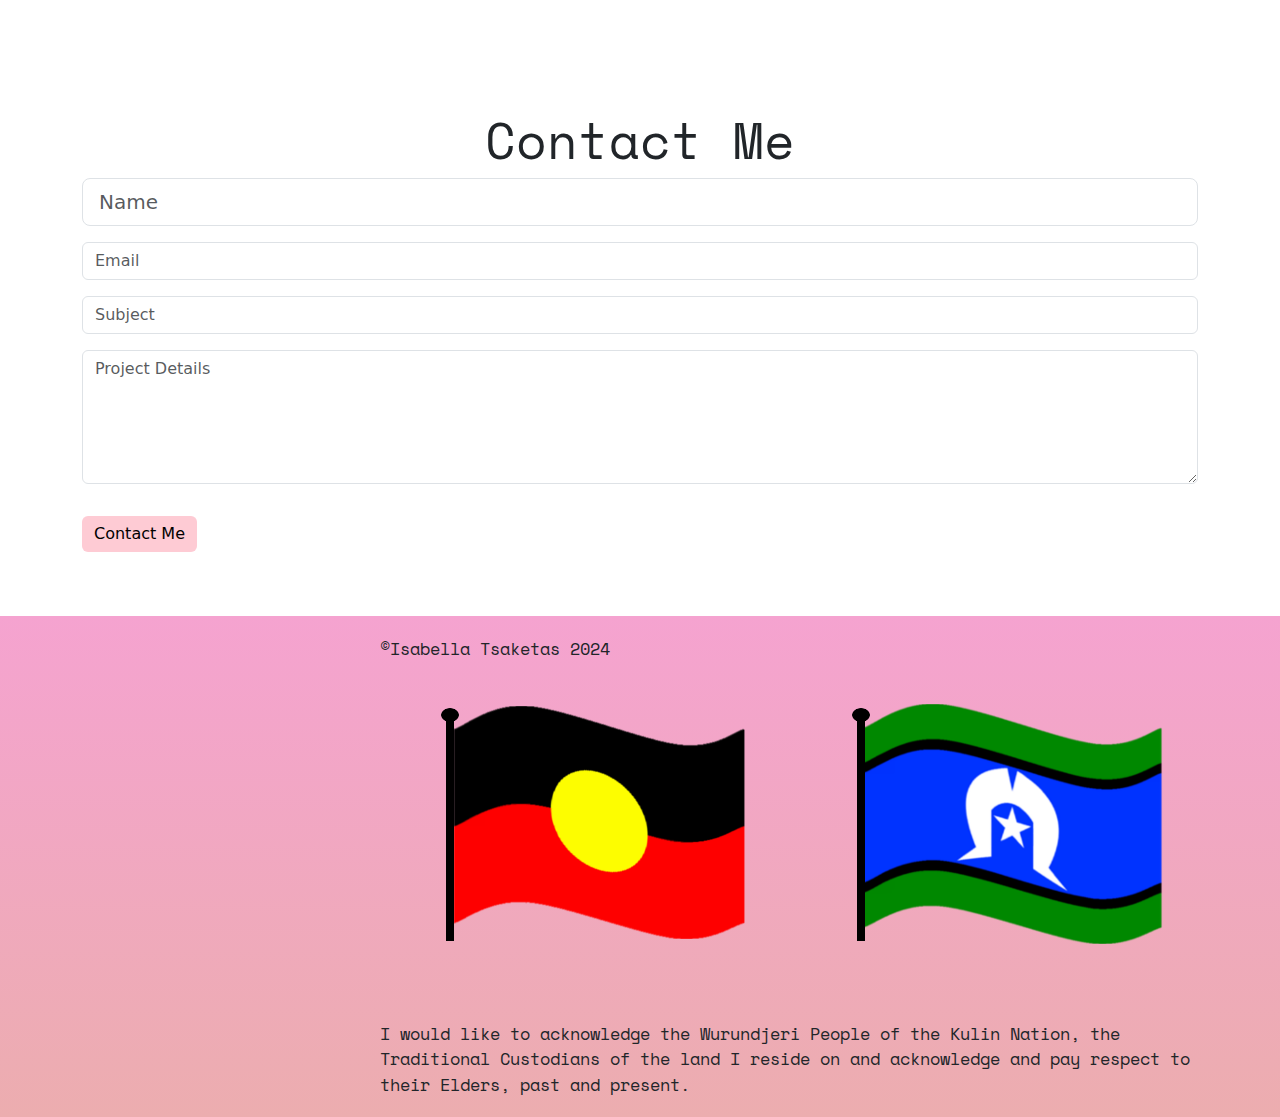
==== commit df5b93b7: "Add files via upload" ====
--- a/index.html
+++ b/index.html
@@ -92,7 +92,7 @@
       <div class="row">
           <div class="col-lg-4 mt-4">
               <div class="card">
-                  <img class="card-img-top" src="images/portfolioimage1.png" alt="Card image" style="width:100%">
+                  <img class="card-img-top" src="images/portfolioImage1.png" alt="Card image" style="width:100%">
                   <div class="card-body">
                       <h4 class="card-title">QiFlow</h4>
                       <p class="card-text">AR App</p>
@@ -146,7 +146,7 @@
 
           <div class="col-lg-4 mt-4">
               <div class="card portfolioContent">
-                  <img class="card-img-top" src="images/portfolioImage5.jpg" alt="Card image" style="width:100%">
+                  <img class="card-img-top" src="images/portfolioImage5.JPG" alt="Card image" style="width:100%">
                   <div class="card-body">
                       <h4 class="card-title">Spring Re-Score</h4>
                       <p class="card-text">Sound Design</p>
@@ -159,19 +159,63 @@
 
           <div class="col-lg-4 mt-4">
             <div class="card portfolioContent">
-                <img class="card-img-top" src="images/portfolioImage2.jpg" alt="Card image" style="width:100%">
+                <img class="card-img-top" src="images/portfolioImage8.jpg" alt="Card image" style="width:100%">
                 <div class="card-body">
-                    <h4 class="card-title">Nicholas</h4>
-                    <p class="card-text">Zine</p>
+                    <h4 class="card-title">Kindled Re-Score</h4>
+                    <p class="card-text">Sound Design</p>
                     <div class="text-center">
-                        <a href="nicholas.html" class="btn btn-success">View</a>
+                        <a href="kindled.html" class="btn btn-success">View</a>
                     </div>
                 </div>
             </div>
         </div>
     </div>
+    <br>
+    <div class="row">
+          <div class="col-lg-4 mt-4">
+              <div class="card">
+                  <img class="card-img-top" src="images/portfolioImage9.jpg" alt="Card image" style="width:100%">
+                  <div class="card-body">
+                      <h4 class="card-title">Houtong</h4>
+                      <p class="card-text">Website</p>
+                      <div class="text-center">
+                          <a href="houtong.html" class="btn btn-success">View</a>
+                      </div>
+                  </div>
+              </div>
+          </div>
+
+          <div class="col-lg-4 mt-4">
+            <div class="card portfolioContent">
+                <img class="card-img-top" src="images/portfolioImage7.JPG" alt="Card image" style="width:100%">
+                <div class="card-body">
+                    <h4 class="card-title">In Mind</h4>
+                    <p class="card-text">Exhibition and App </p>
+                    <div class="text-center">
+                        <a href="inmind.html" class="btn btn-success">View</a>
+                    </div>
+                </div>
+            </div>
+        </div>
+
+           <div class="col-lg-4 mt-4">
+              <div class="card portfolioContent">
+                  <img class="card-img-top" src="images/portfolioImage2.jpg" alt="Card image" style="width:100%">
+                  <div class="card-body">
+                      <h4 class="card-title">Nicholas</h4>
+                      <p class="card-text">Zine</p>
+                      <div class="text-center">
+                          <a href="nicholas.html" class="btn btn-success">View</a>
+                      </div>
+                  </div>
+              </div>
+          </div>
+      </div>
+      <br>
 
 </div>
+
+
   
 
 <!-- about section-->
@@ -180,9 +224,9 @@
                 <h1 class="text-center">About Me</h1>
                   <p> Isabella, currently based in Naarm, Melbourne, Australia, is a final-year university student pursuing a Bachelor's Degree in Design (Digital Media). Her academic journey has sparked a keen interest in the intersection of healthcare and design, motivating her to explore innovative solutions that improve well-being. Isabella is also passionate about fostering greater inclusivity in motorsports, particularly in Formula 1, as she believes in the importance of gender equality and empowerment in the field.
 
-                    Isabella specialises in user experience (UX) design, striving to create intuitive and impactful digital experiences. She also focuses on user interface (UI) design, aiming to enhance the aesthetic appeal and user interaction of her projects. Alongside her design skills, Isabella has a talent for sound design and composition, integrating her musical background into her design work to create immersive experiences. 
+                    Isabella specializes in user experience (UX) design, striving to create intuitive and impactful digital experiences. She also focuses on user interface (UI) design, aiming to enhance the aesthetic appeal and user interaction of her projects. Alongside her design skills, Isabella has a talent for sound design and composition, integrating her musical background into her design work to create immersive experiences. 
                     
-                    Isabella's professional approach is characterised by her collaborative nature and leadership skills, honed through her experiences in team environments. Recognised for her ability to deliver high-quality results under pressure, Isabella consistently meets deadlines while pushing the boundaries of creativity and innovation.
+                    Isabella's professional approach is characterized by her collaborative nature and leadership skills, honed through her experiences in team environments. Recognized for her ability to deliver high-quality results under pressure, Isabella consistently meets deadlines while pushing the boundaries of creativity and innovation.
                   </p>
               </div>
           </div>
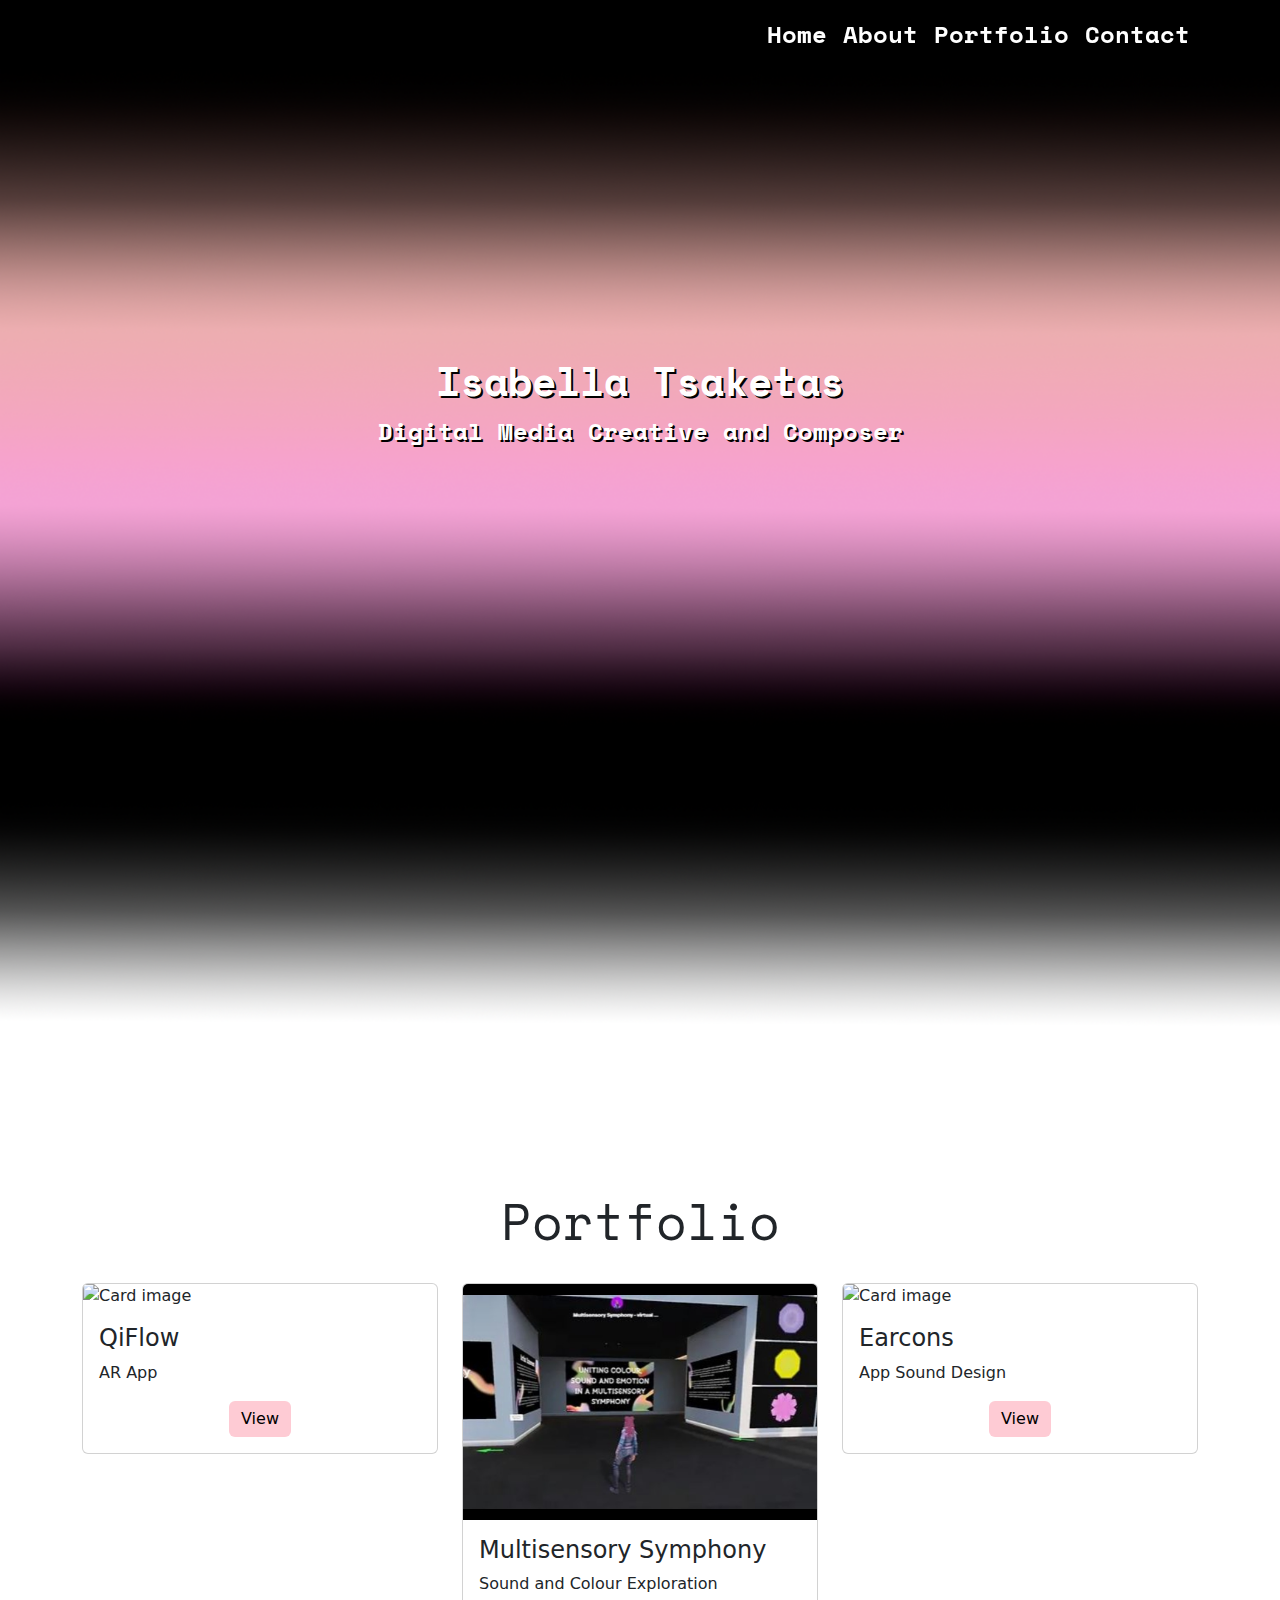
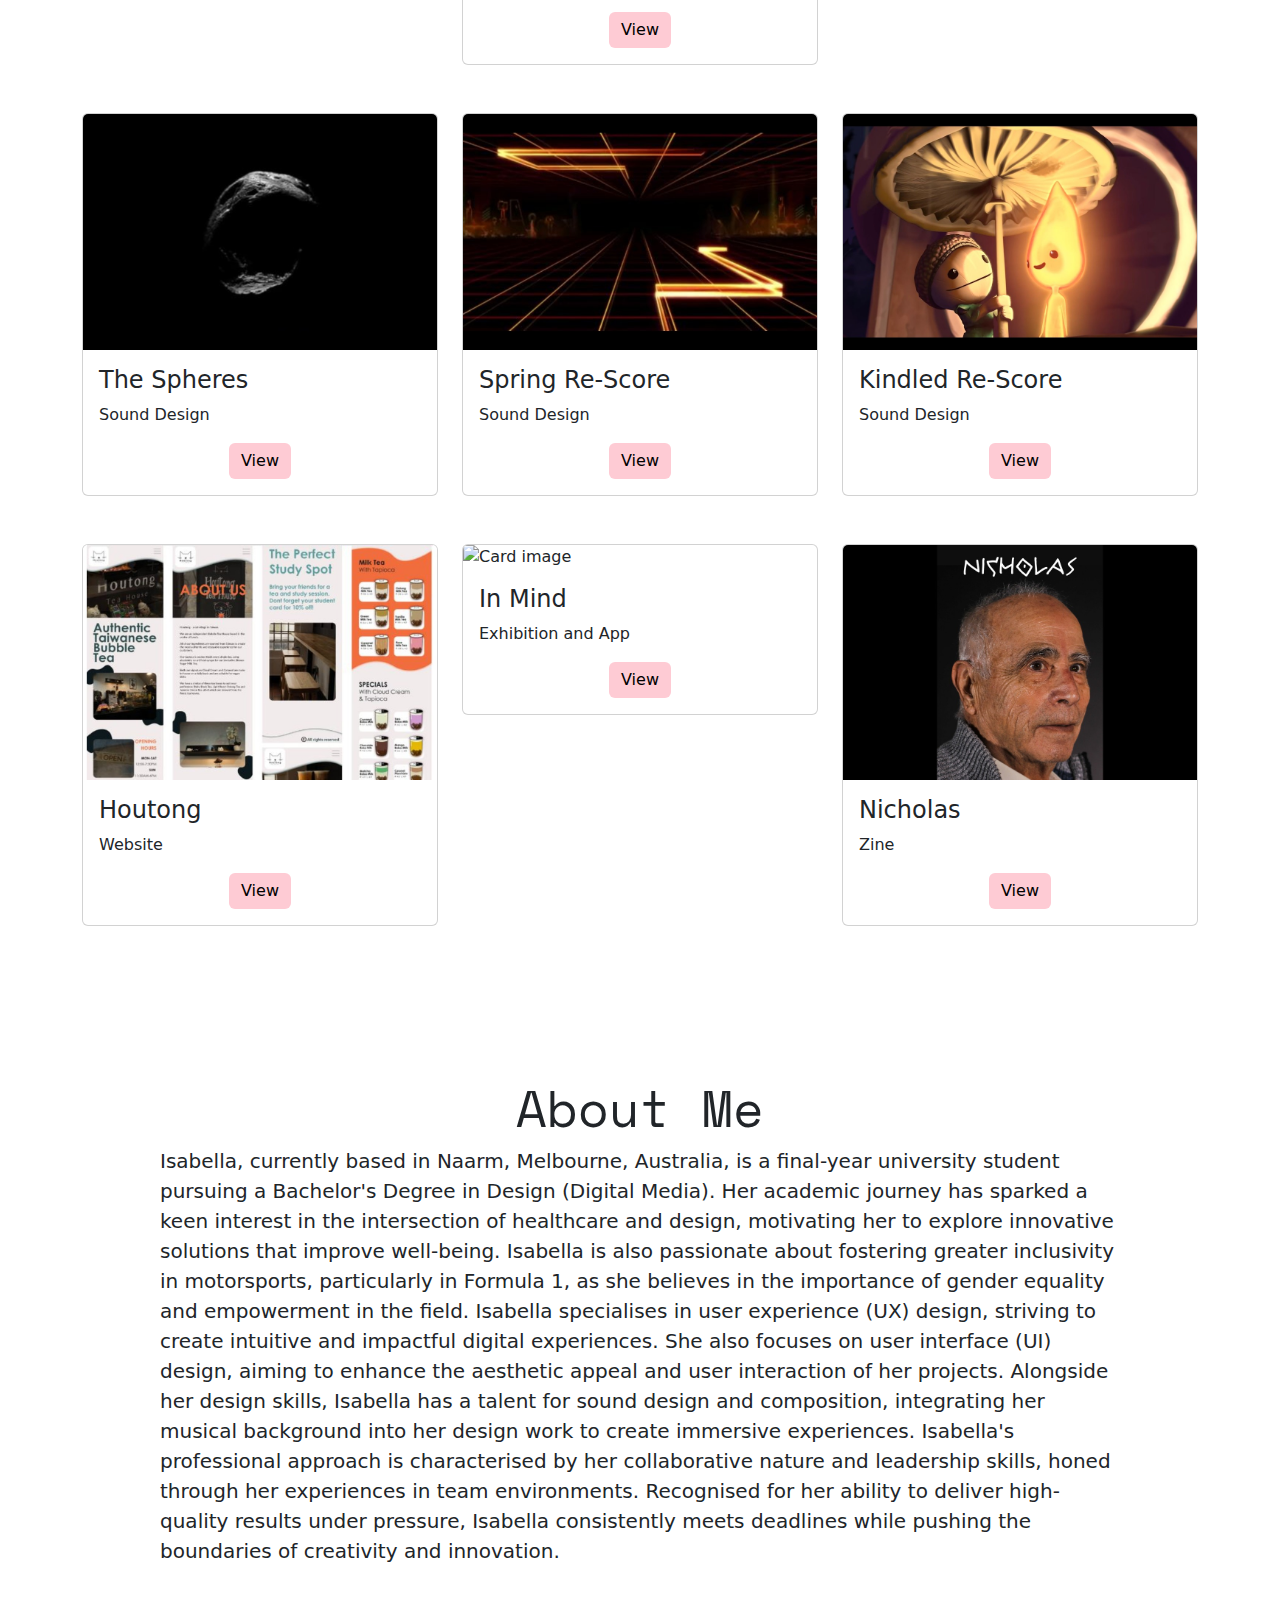
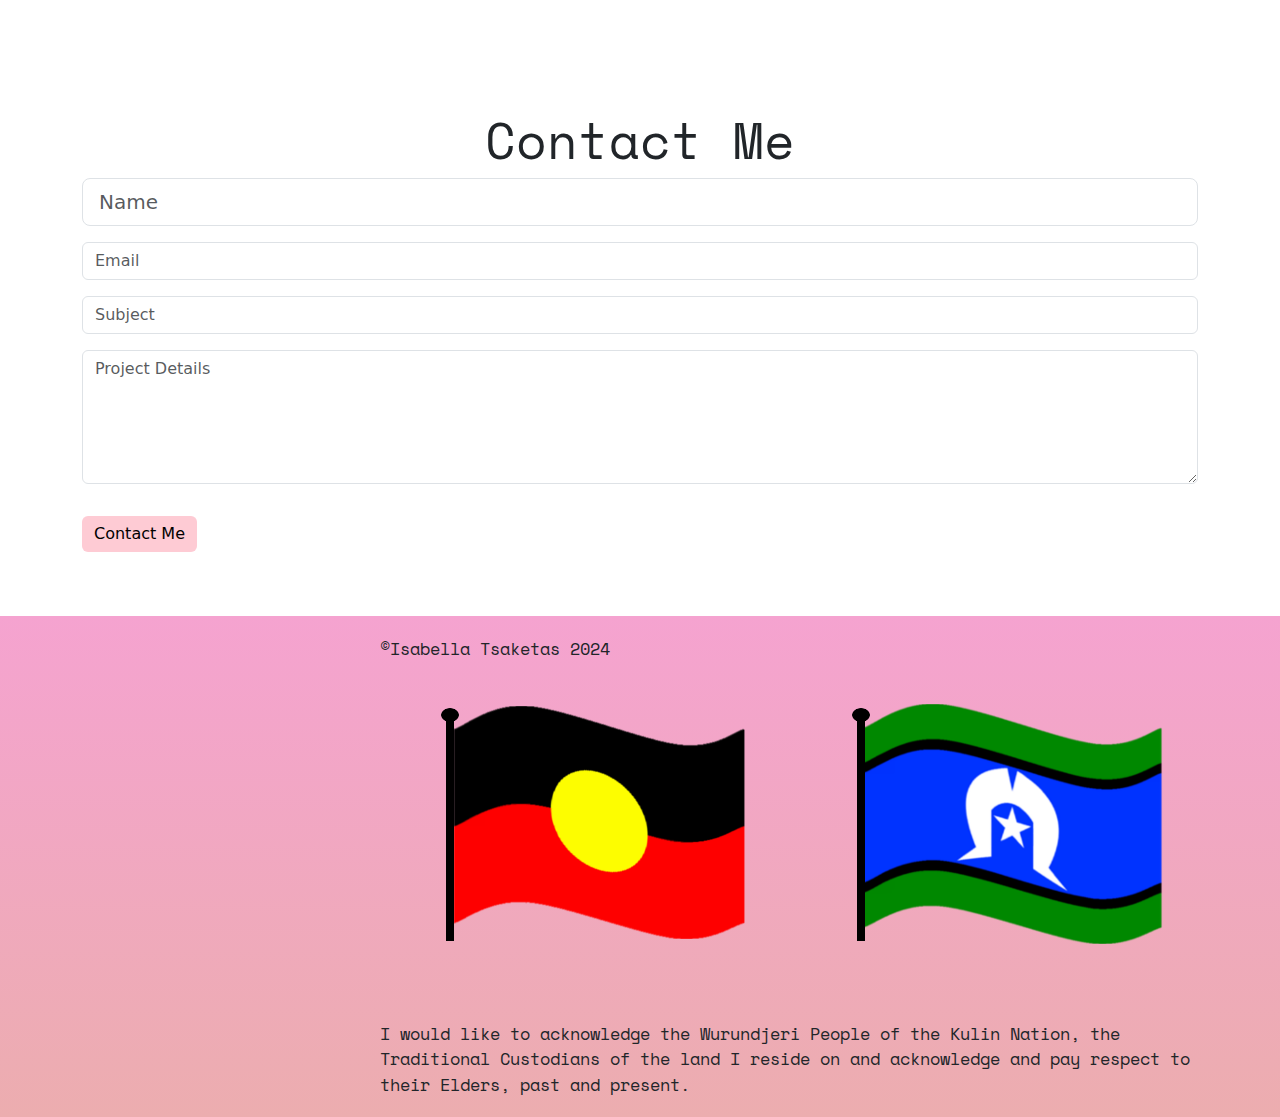
==== commit 60e536f0: "Update index.html" ====
--- a/index.html
+++ b/index.html
@@ -224,9 +224,9 @@
                 <h1 class="text-center">About Me</h1>
                   <p> Isabella, currently based in Naarm, Melbourne, Australia, is a final-year university student pursuing a Bachelor's Degree in Design (Digital Media). Her academic journey has sparked a keen interest in the intersection of healthcare and design, motivating her to explore innovative solutions that improve well-being. Isabella is also passionate about fostering greater inclusivity in motorsports, particularly in Formula 1, as she believes in the importance of gender equality and empowerment in the field.
 
-                    Isabella specializes in user experience (UX) design, striving to create intuitive and impactful digital experiences. She also focuses on user interface (UI) design, aiming to enhance the aesthetic appeal and user interaction of her projects. Alongside her design skills, Isabella has a talent for sound design and composition, integrating her musical background into her design work to create immersive experiences. 
+                    Isabella specialises in user experience (UX) design, striving to create intuitive and impactful digital experiences. She also focuses on user interface (UI) design, aiming to enhance the aesthetic appeal and user interaction of her projects. Alongside her design skills, Isabella has a talent for sound design and composition, integrating her musical background into her design work to create immersive experiences. 
                     
-                    Isabella's professional approach is characterized by her collaborative nature and leadership skills, honed through her experiences in team environments. Recognized for her ability to deliver high-quality results under pressure, Isabella consistently meets deadlines while pushing the boundaries of creativity and innovation.
+                    Isabella's professional approach is characterised by her collaborative nature and leadership skills, honed through her experiences in team environments. Recognised for her ability to deliver high-quality results under pressure, Isabella consistently meets deadlines while pushing the boundaries of creativity and innovation.
                   </p>
               </div>
           </div>
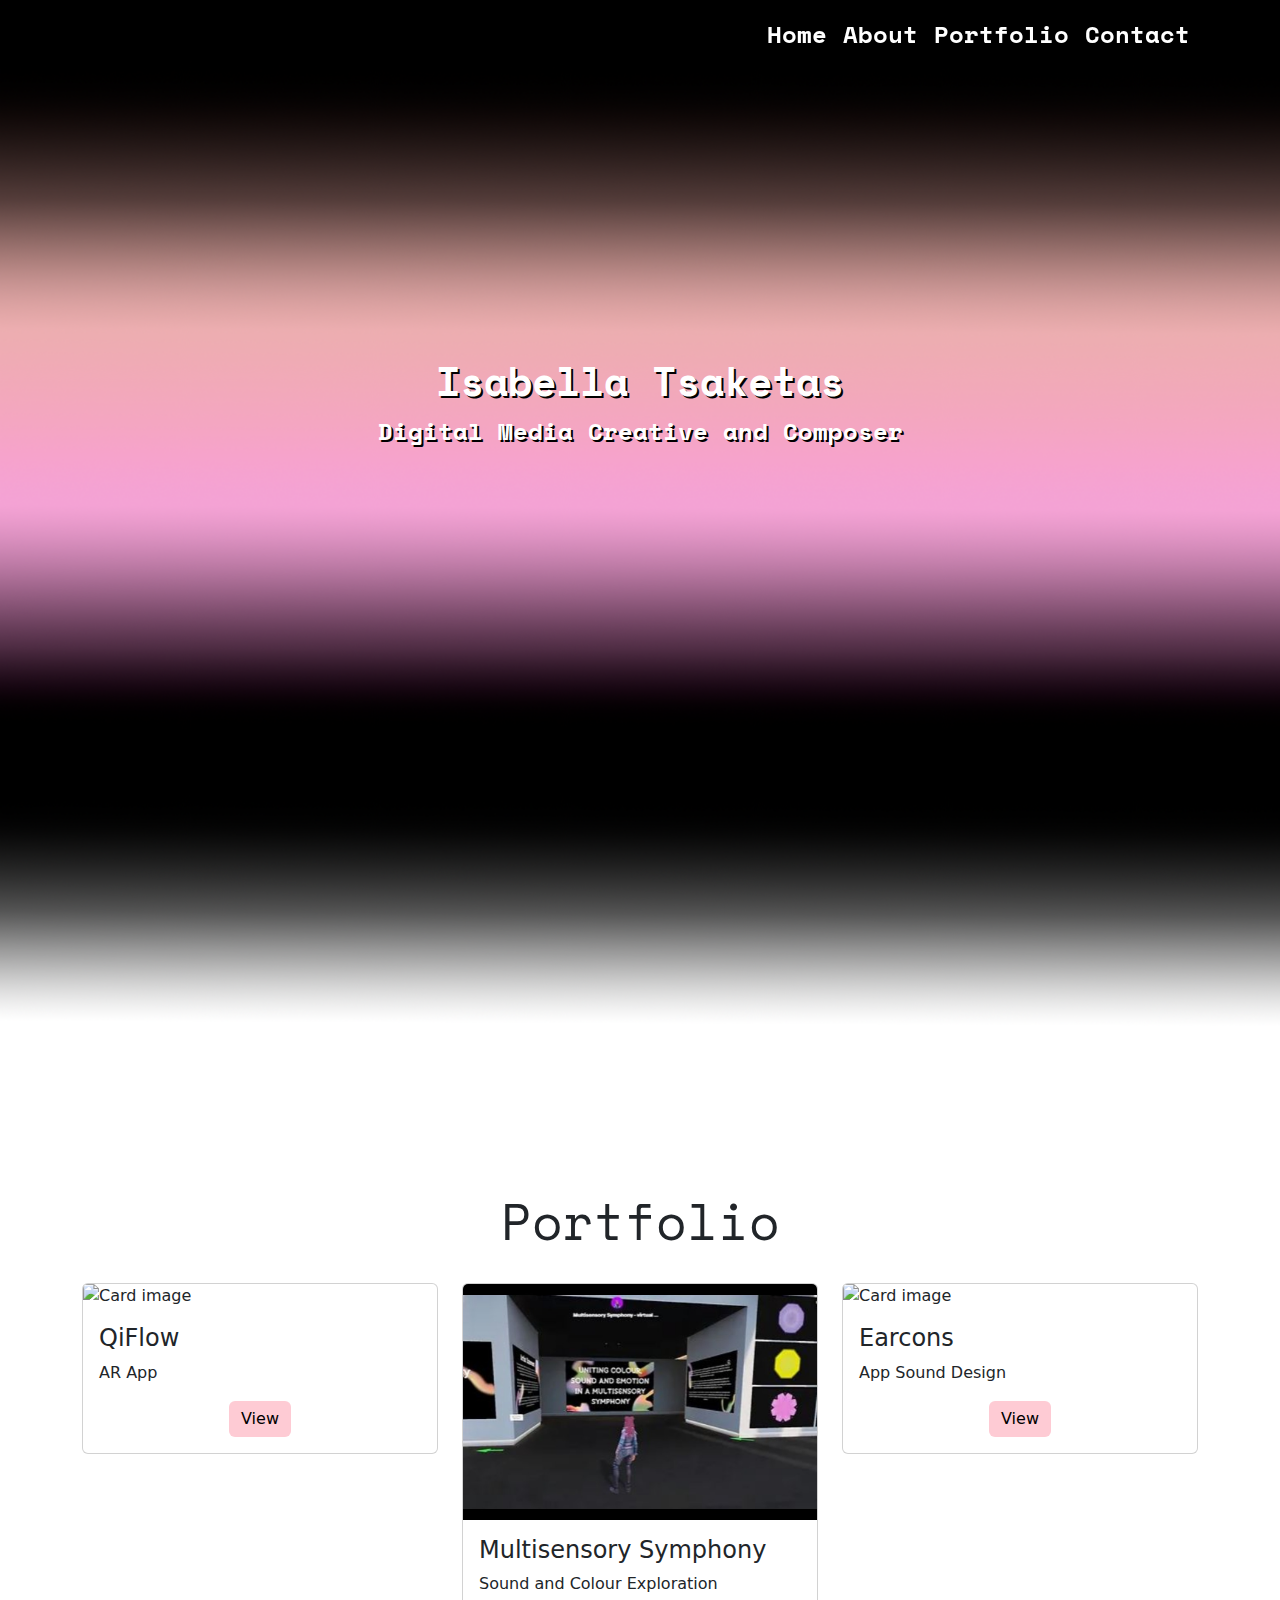
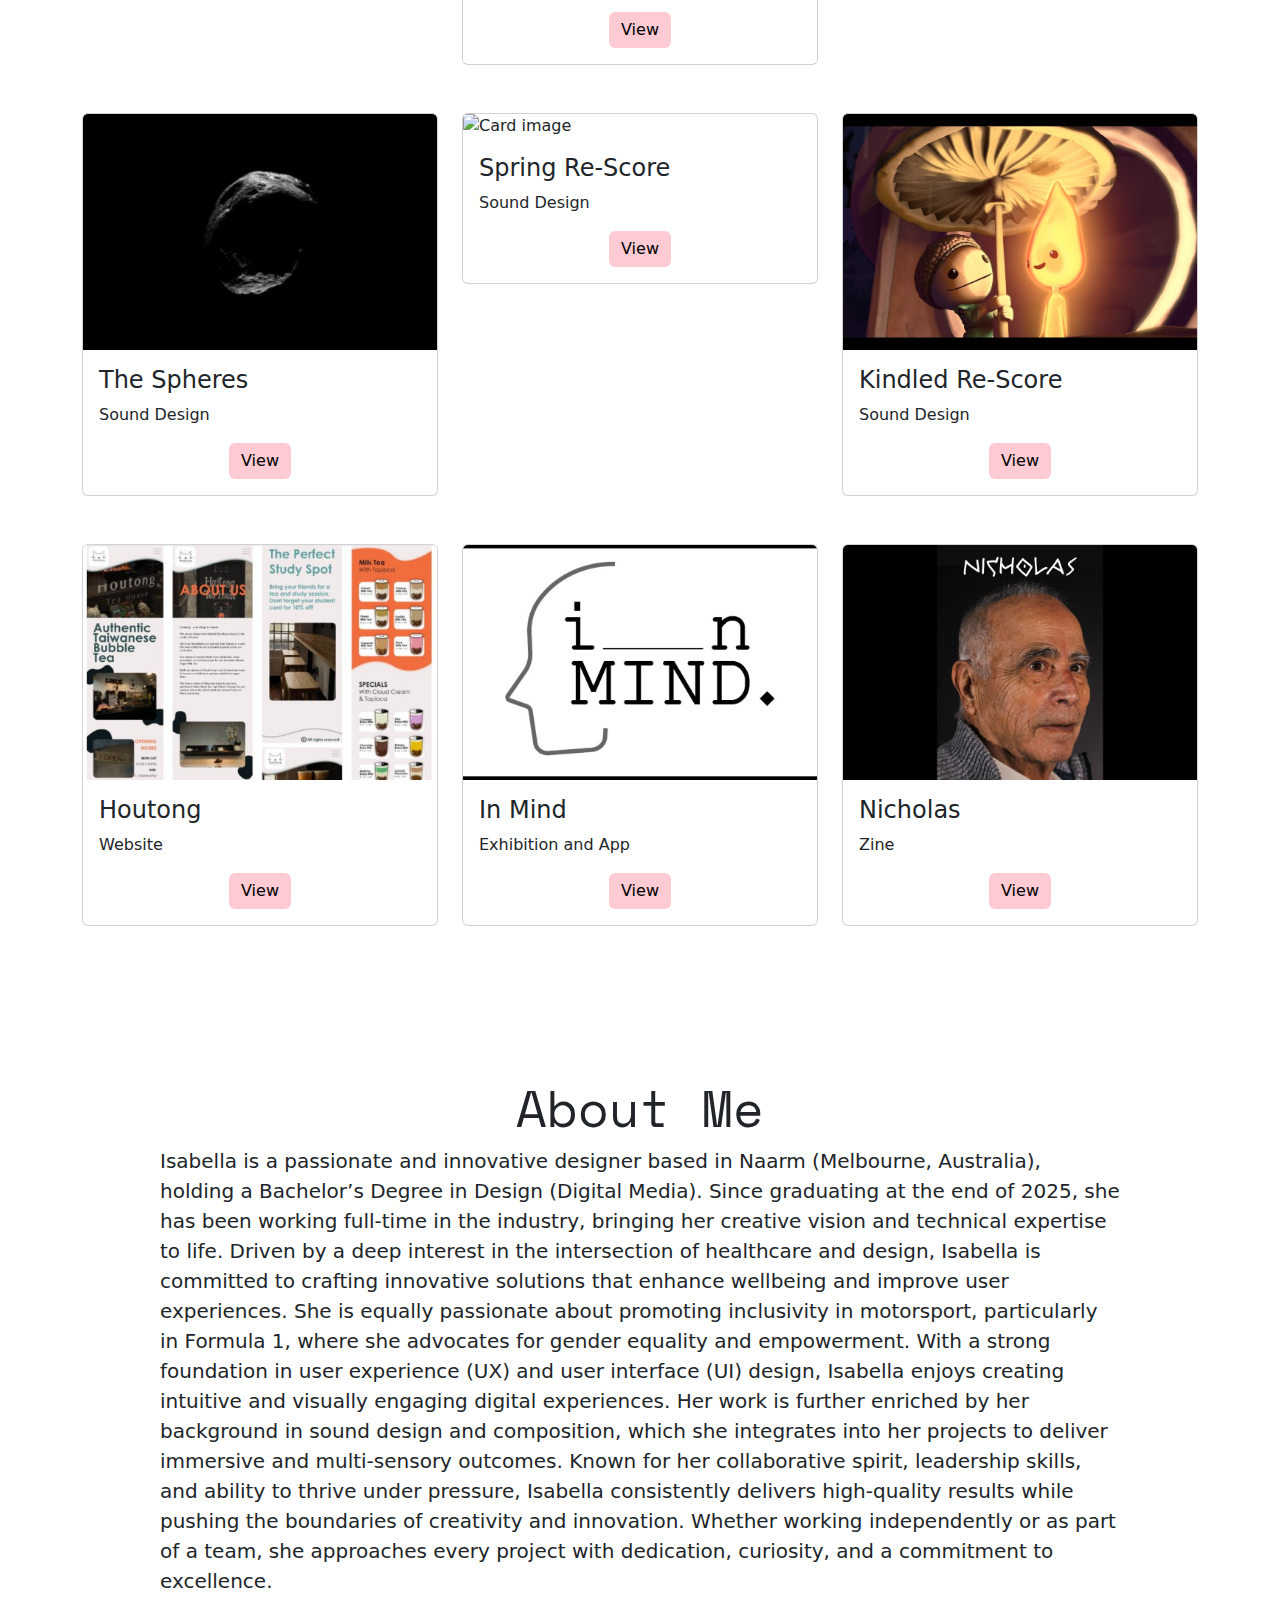
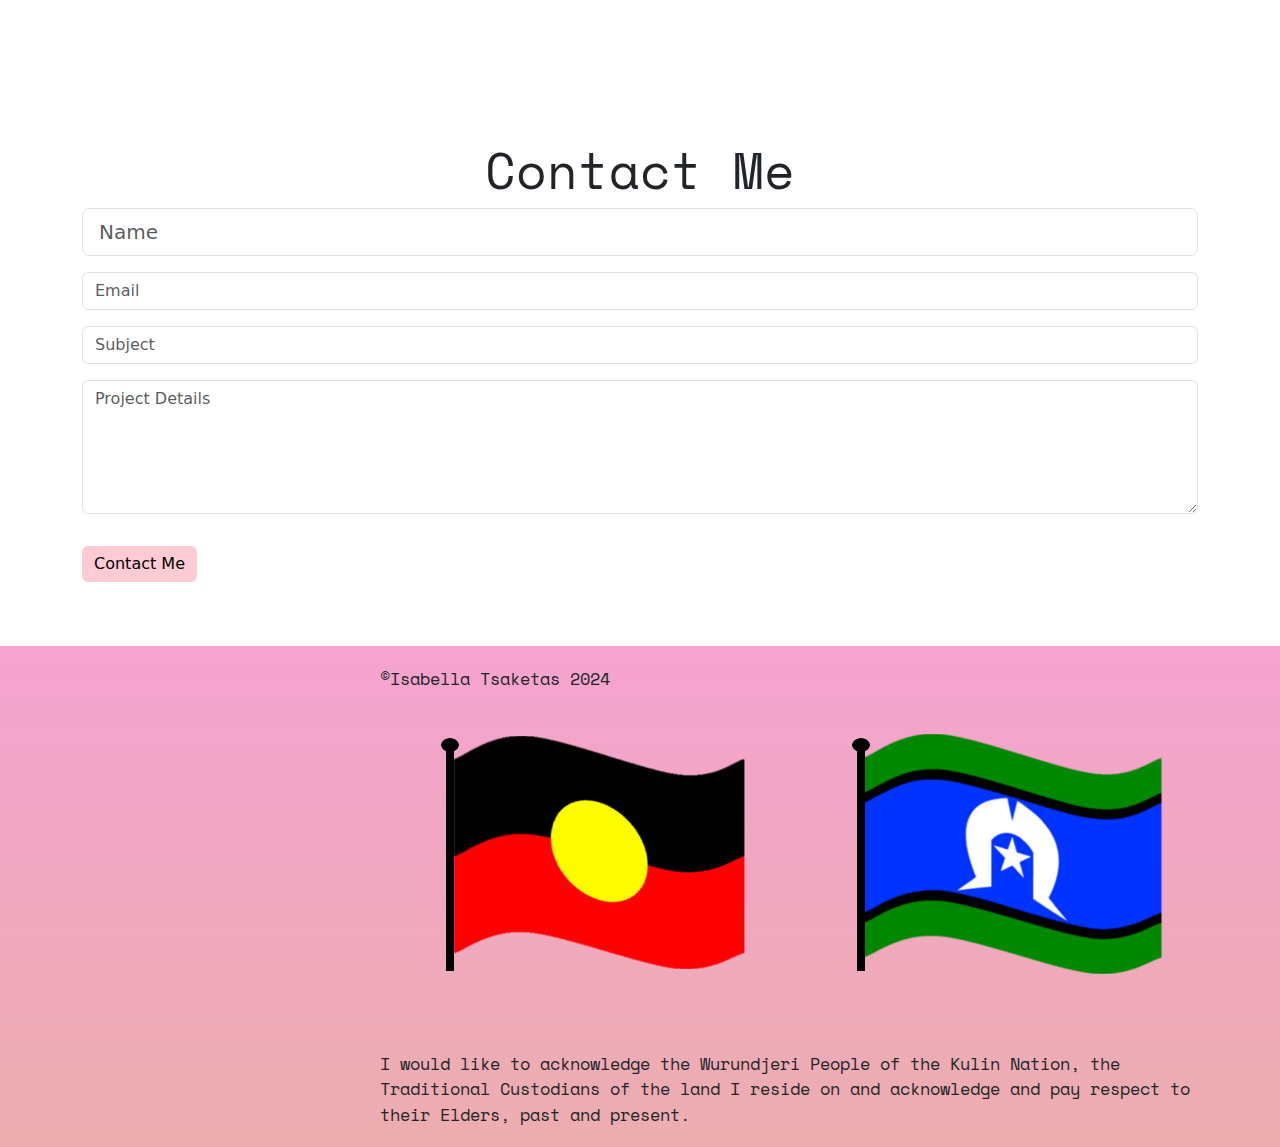
==== commit 40ca64ba: "Update index.html" ====
--- a/index.html
+++ b/index.html
@@ -92,7 +92,7 @@
       <div class="row">
           <div class="col-lg-4 mt-4">
               <div class="card">
-                  <img class="card-img-top" src="images/portfolioImage1.png" alt="Card image" style="width:100%">
+                  <img class="card-img-top" src="images/portfolioimage1.png" alt="Card image" style="width:100%">
                   <div class="card-body">
                       <h4 class="card-title">QiFlow</h4>
                       <p class="card-text">AR App</p>
@@ -105,7 +105,7 @@
 
           <div class="col-lg-4 mt-4">
             <div class="card portfolioContent">
-                <img class="card-img-top" src="images/portfolioImage6.JPG" alt="Card image" style="width:100%">
+                <img class="card-img-top"  src="images/portfolioImage6.JPG" alt="Card image" style="width:100%">
                 <div class="card-body">
                     <h4 class="card-title">Multisensory Symphony</h4>
                     <p class="card-text">Sound and Colour Exploration</p>
@@ -146,7 +146,7 @@
 
           <div class="col-lg-4 mt-4">
               <div class="card portfolioContent">
-                  <img class="card-img-top" src="images/portfolioImage5.JPG" alt="Card image" style="width:100%">
+                  <img class="card-img-top" src="images/portfolioImage5.jpg" alt="Card image" style="width:100%">
                   <div class="card-body">
                       <h4 class="card-title">Spring Re-Score</h4>
                       <p class="card-text">Sound Design</p>
@@ -187,7 +187,7 @@
 
           <div class="col-lg-4 mt-4">
             <div class="card portfolioContent">
-                <img class="card-img-top" src="images/portfolioImage7.JPG" alt="Card image" style="width:100%">
+                <img class="card-img-top" src="images/portfolioImage7.jpg" alt="Card image" style="width:100%">
                 <div class="card-body">
                     <h4 class="card-title">In Mind</h4>
                     <p class="card-text">Exhibition and App </p>
@@ -222,11 +222,13 @@
 <section id="about"> 
               <div class="col-lg-8">
                 <h1 class="text-center">About Me</h1>
-                  <p> Isabella, currently based in Naarm, Melbourne, Australia, is a final-year university student pursuing a Bachelor's Degree in Design (Digital Media). Her academic journey has sparked a keen interest in the intersection of healthcare and design, motivating her to explore innovative solutions that improve well-being. Isabella is also passionate about fostering greater inclusivity in motorsports, particularly in Formula 1, as she believes in the importance of gender equality and empowerment in the field.
-
-                    Isabella specialises in user experience (UX) design, striving to create intuitive and impactful digital experiences. She also focuses on user interface (UI) design, aiming to enhance the aesthetic appeal and user interaction of her projects. Alongside her design skills, Isabella has a talent for sound design and composition, integrating her musical background into her design work to create immersive experiences. 
+                  <p> Isabella is a passionate and innovative designer based in Naarm (Melbourne, Australia), holding a Bachelor’s Degree in Design (Digital Media). Since graduating at the end of 2025, she has been working full-time in the industry, bringing her creative vision and technical expertise to life.
+
+                    Driven by a deep interest in the intersection of healthcare and design, Isabella is committed to crafting innovative solutions that enhance wellbeing and improve user experiences. She is equally passionate about promoting inclusivity in motorsport, particularly in Formula 1, where she advocates for gender equality and empowerment.
                     
-                    Isabella's professional approach is characterised by her collaborative nature and leadership skills, honed through her experiences in team environments. Recognised for her ability to deliver high-quality results under pressure, Isabella consistently meets deadlines while pushing the boundaries of creativity and innovation.
+                    With a strong foundation in user experience (UX) and user interface (UI) design, Isabella enjoys creating intuitive and visually engaging digital experiences. Her work is further enriched by her background in sound design and composition, which she integrates into her projects to deliver immersive and multi-sensory outcomes.
+                    
+                    Known for her collaborative spirit, leadership skills, and ability to thrive under pressure, Isabella consistently delivers high-quality results while pushing the boundaries of creativity and innovation. Whether working independently or as part of a team, she approaches every project with dedication, curiosity, and a commitment to excellence.      
                   </p>
               </div>
           </div>
